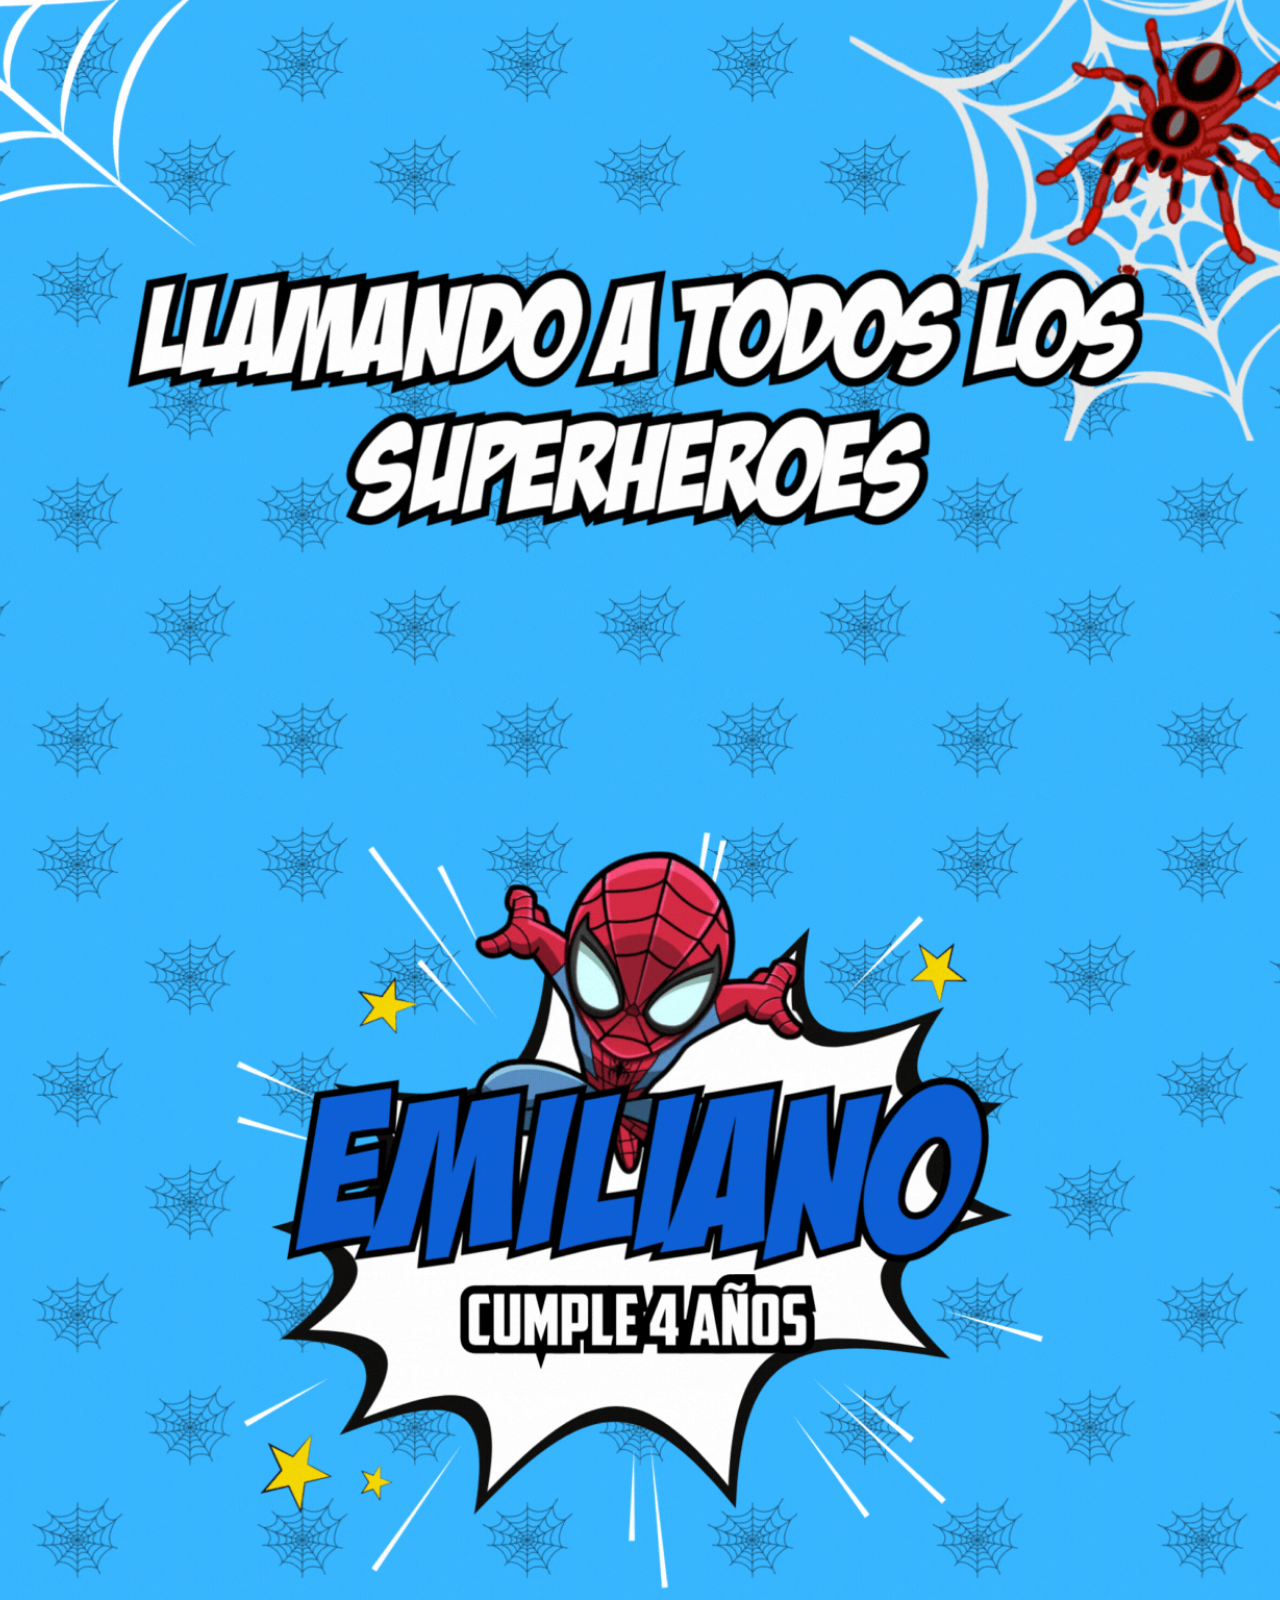
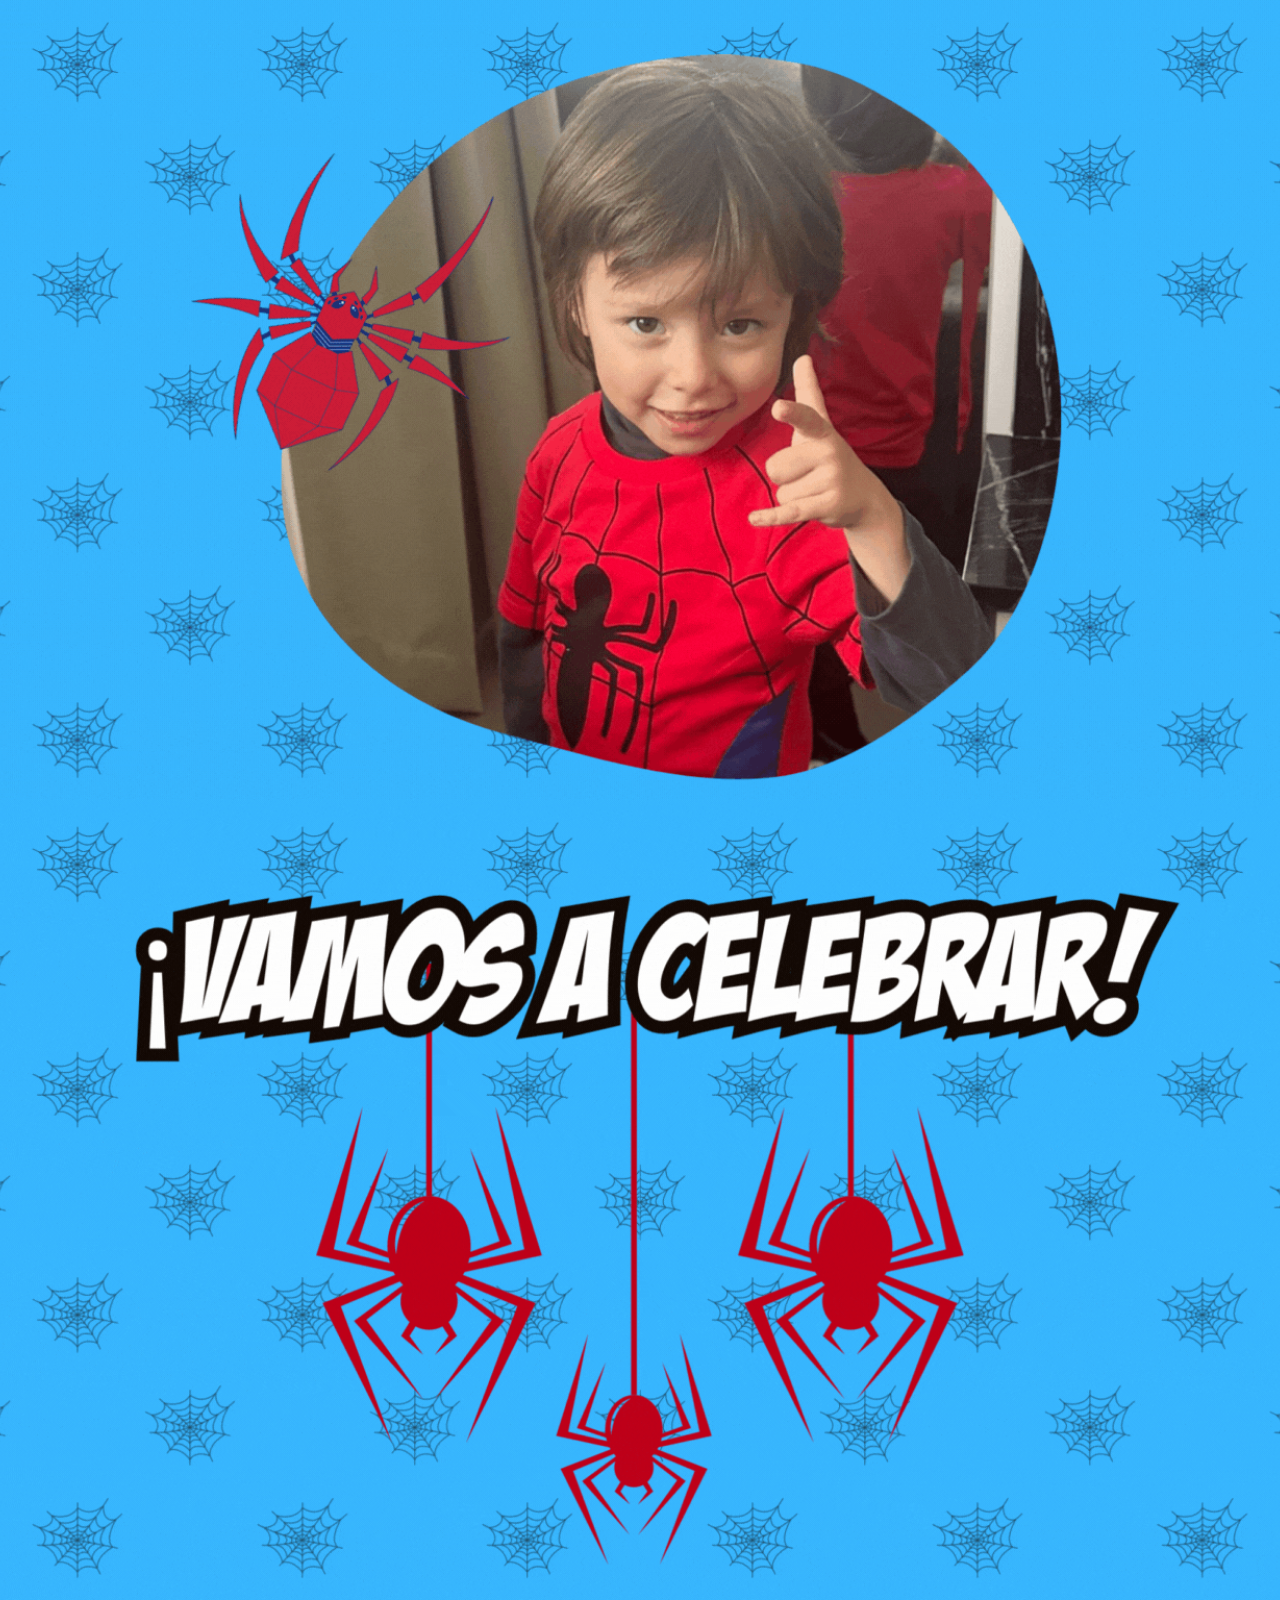
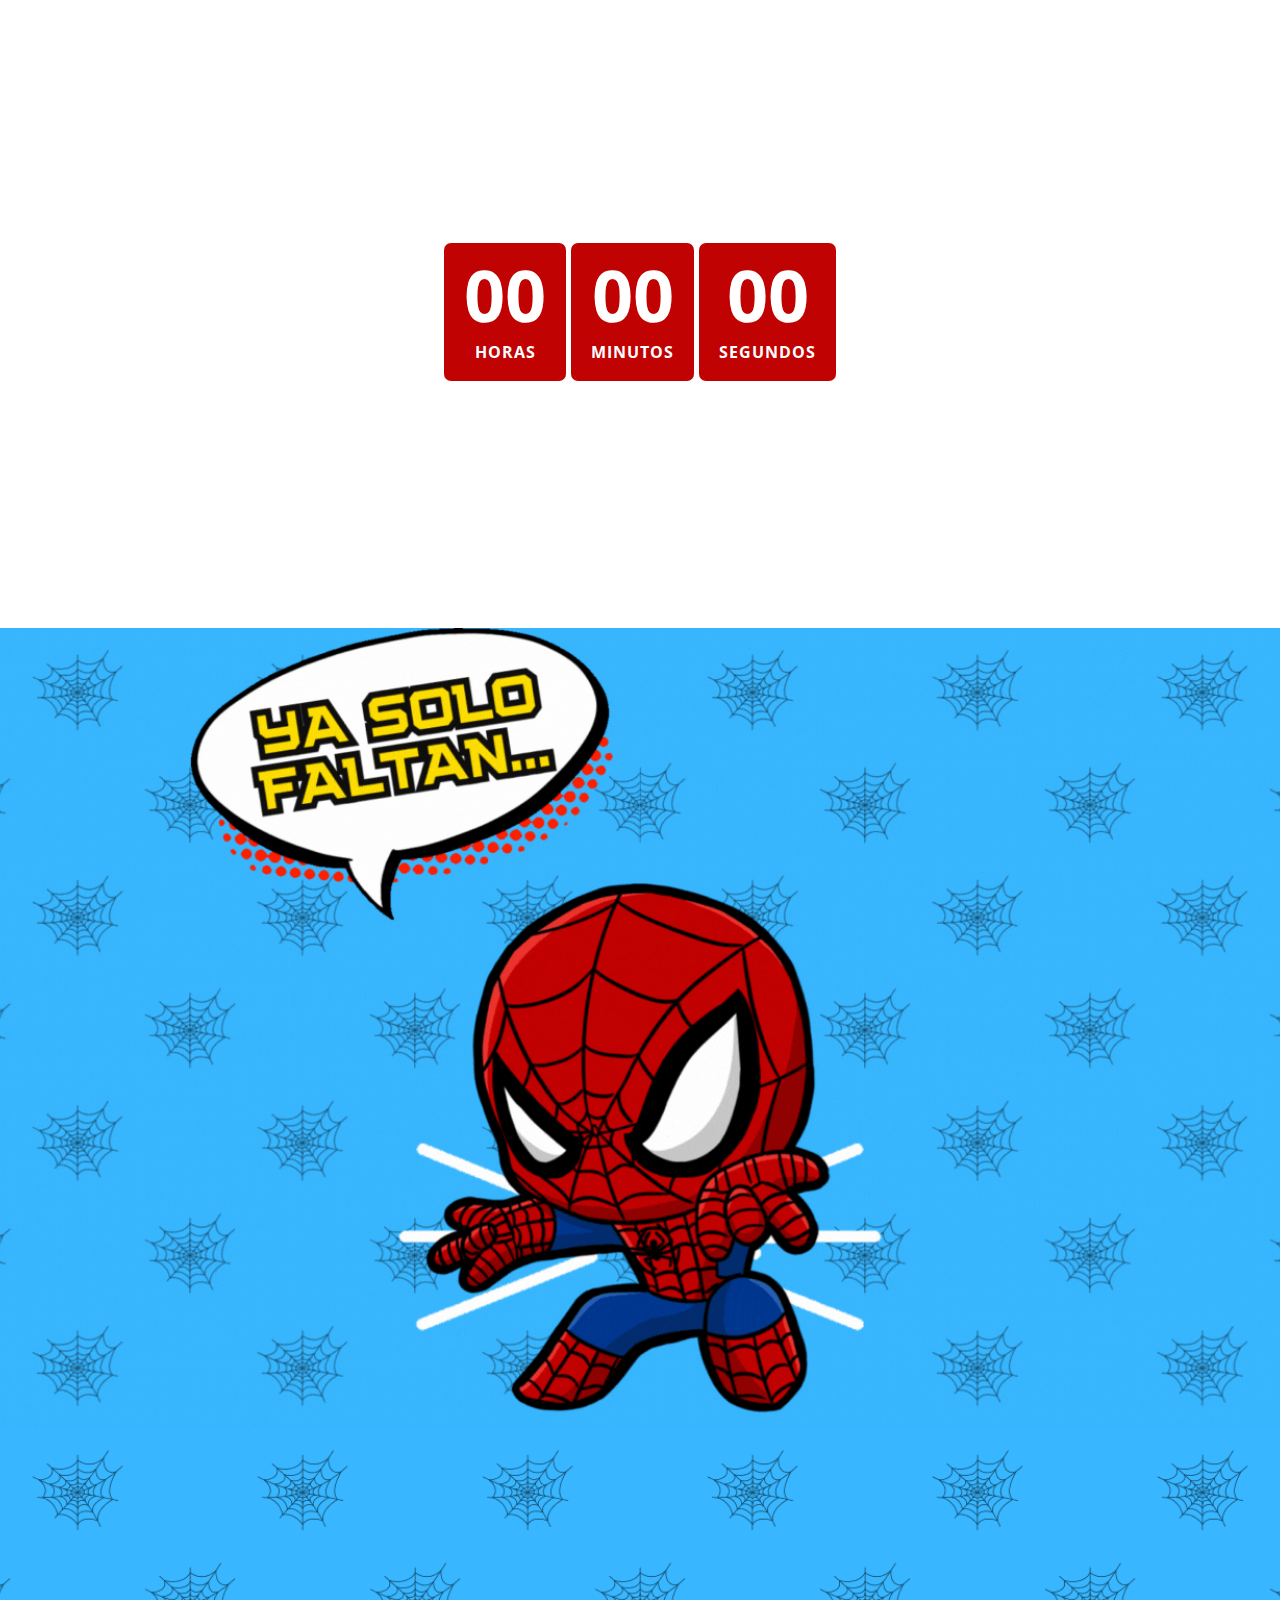
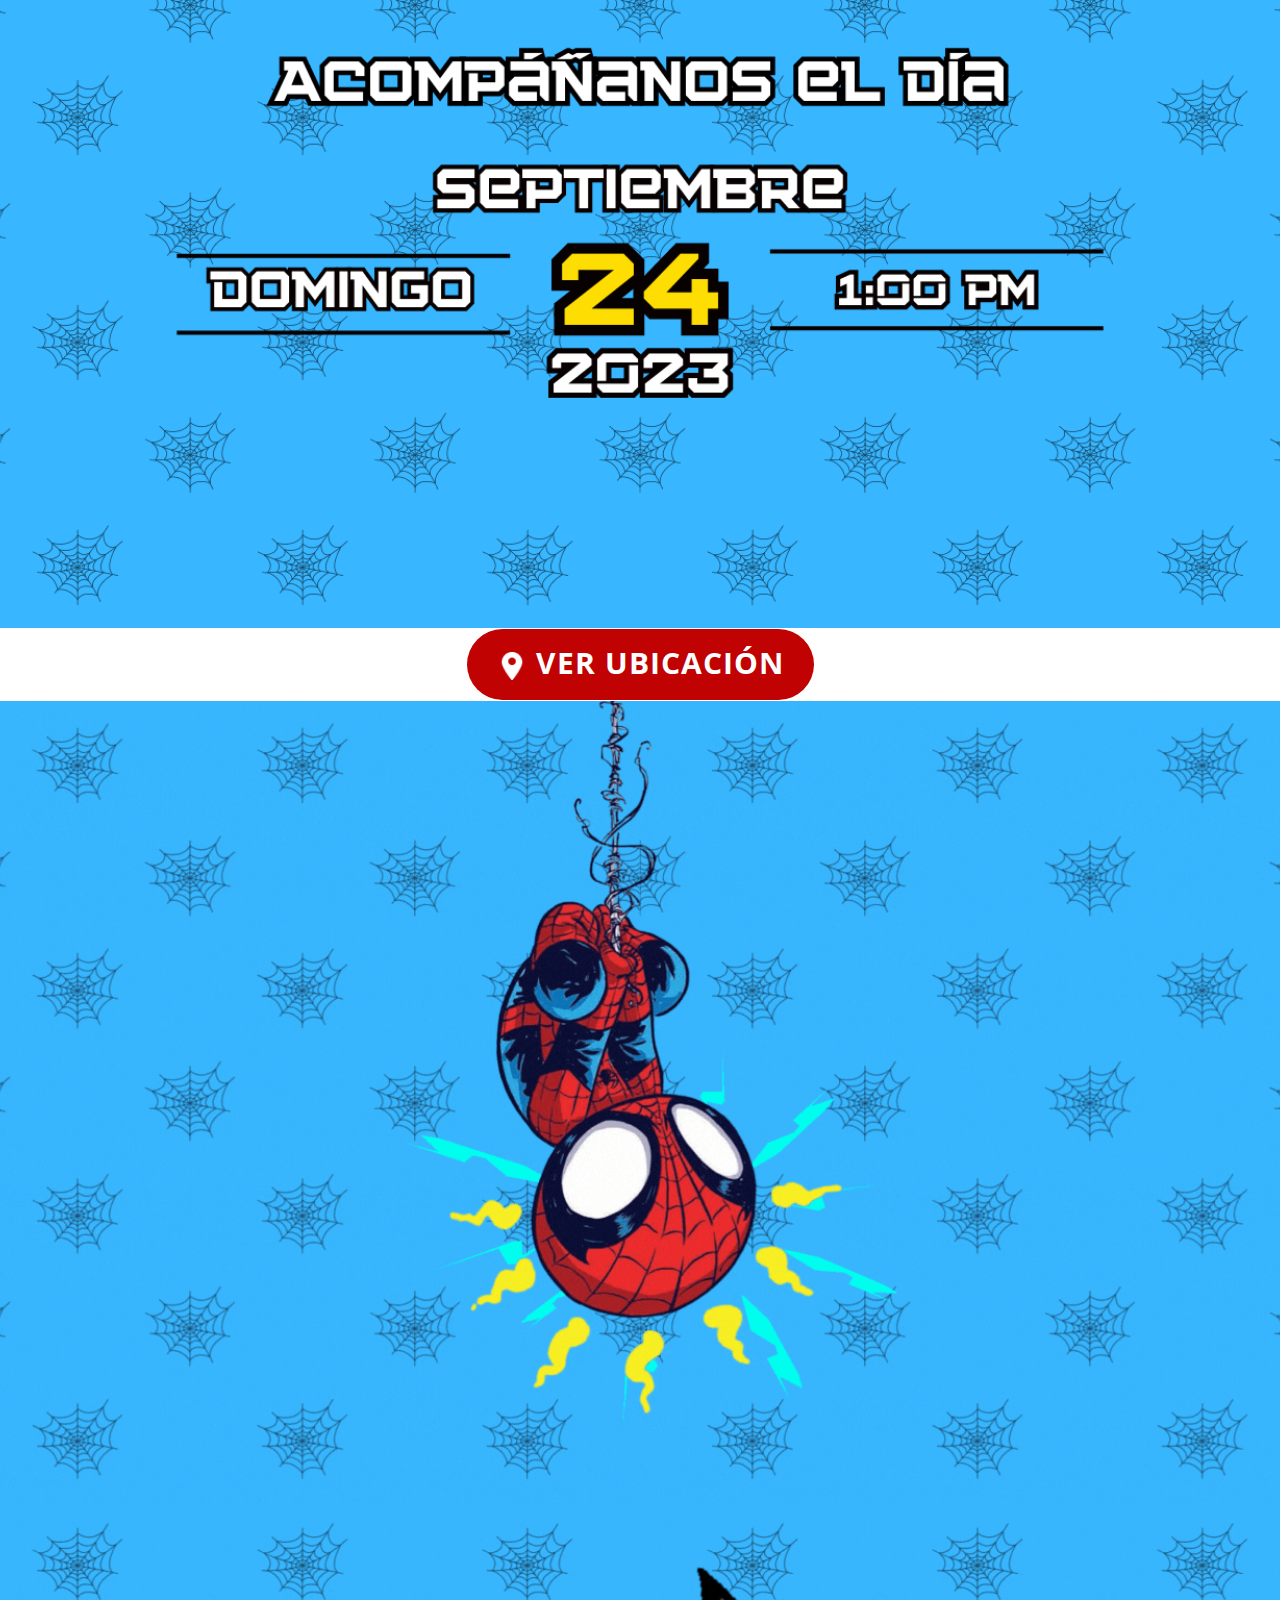
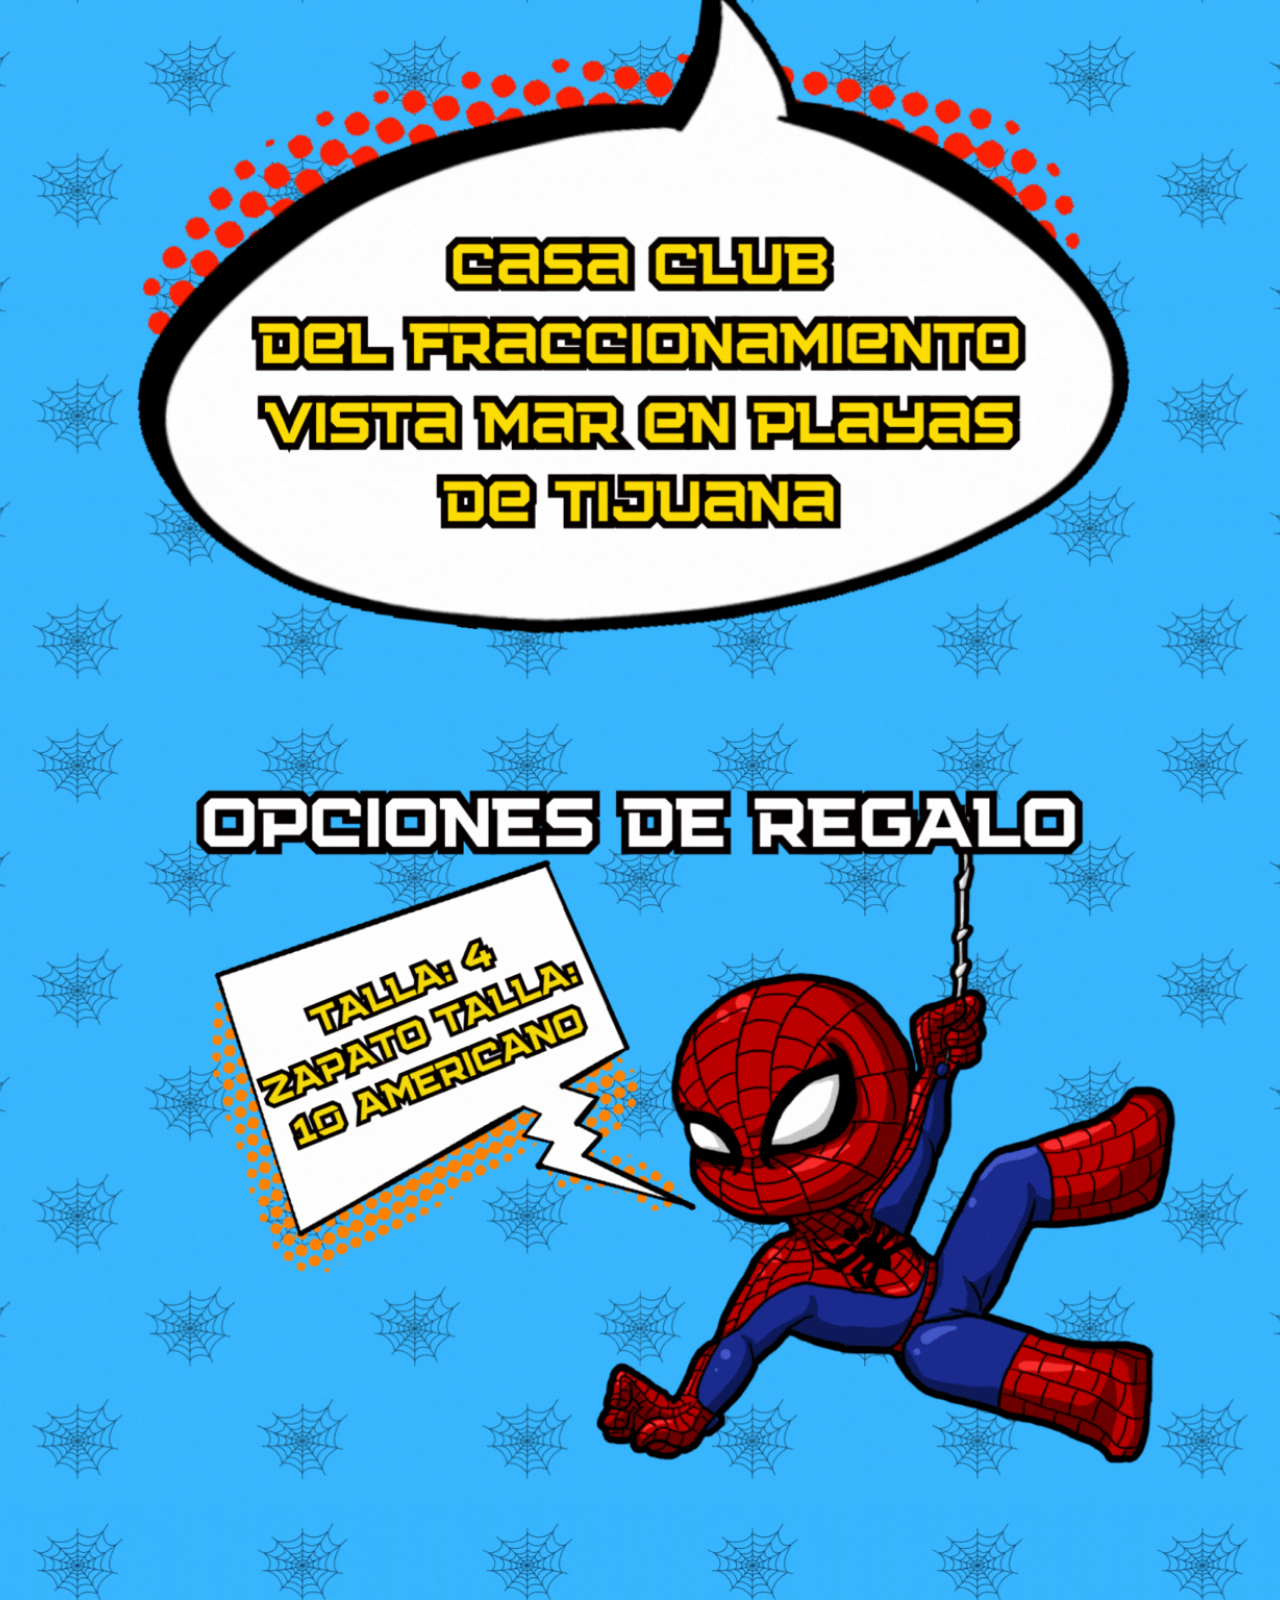
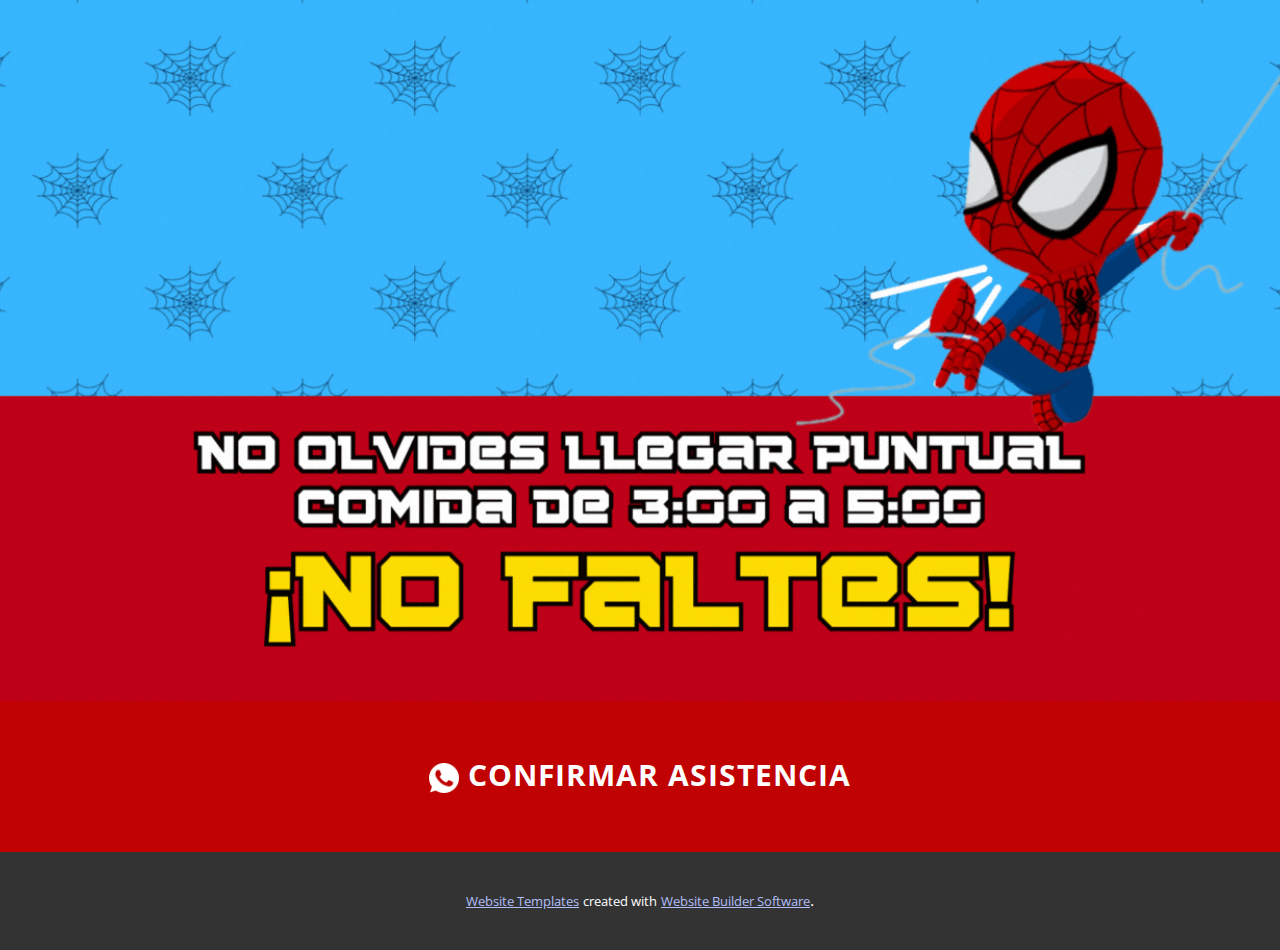
==== Invitación.html @ 774a3c06 "Add files via upload" ====
<!DOCTYPE html>
<html style="font-size: 16px;" lang="es"><head>
    <meta name="viewport" content="width=device-width, initial-scale=1.0">
    <meta charset="utf-8">
    <meta name="keywords" content="¡Vamos a Celebrar!, ​Ya Solo Faltan..., ¡Acompáñanos a el día!, Te esperamos enNombre del salón, ¡No Faltes!​, Confirma tu asistencia">
    <meta name="description" content="">
    <title>Invitación</title>
    <link rel="stylesheet" href="nicepage.css" media="screen">
<link rel="stylesheet" href="Invitación.css" media="screen">
    <script class="u-script" type="text/javascript" src="jquery.js" defer=""></script>
    <script class="u-script" type="text/javascript" src="nicepage.js" defer=""></script>
    <meta name="generator" content="Nicepage 5.12.7, nicepage.com">
    
    <link id="u-theme-google-font" rel="stylesheet" href="https://fonts.googleapis.com/css?family=Roboto:100,100i,300,300i,400,400i,500,500i,700,700i,900,900i|Open+Sans:300,300i,400,400i,500,500i,600,600i,700,700i,800,800i">
    
    
    
    
    
    
    
    
    
    
    
    
    
    
    <script type="application/ld+json">{
		"@context": "http://schema.org",
		"@type": "Organization",
		"name": "Copia de Site5"
}</script>
    <meta name="theme-color" content="#3f62f1">
    <meta property="og:title" content="Invitación">
    <meta property="og:description" content="">
    <meta property="og:type" content="website">
  <meta data-intl-tel-input-cdn-path="intlTelInput/"></head>
  <body class="u-body u-xl-mode" data-lang="es">
    <section class="u-align-center u-clearfix u-image u-section-1" src="" data-image-width="150" data-image-height="84" id="sec-ad5d">
      <div class="u-clearfix u-sheet u-sheet-1"></div>
    </section>
    <section class="u-align-center u-clearfix u-image u-section-2" src="" data-image-width="250" data-image-height="141" id="sec-6f86">
      <div class="u-clearfix u-sheet u-sheet-1"></div>
    </section>
    <section class="u-align-center u-clearfix u-image u-section-3" src="" data-image-width="250" data-image-height="141" id="sec-d1a8">
      <div class="u-clearfix u-sheet u-sheet-1"></div>
    </section>
    <section class="u-align-center u-clearfix u-image u-section-4" src="" data-image-width="250" data-image-height="141" id="sec-7c24">
      <div class="u-clearfix u-sheet u-sheet-1"></div>
    </section>
    <section class="u-align-center u-clearfix u-section-5" id="sec-4751">
      <div class="u-align-left u-clearfix u-sheet u-valign-middle-sm u-valign-middle-xs u-sheet-1">
        <div class="u-countdown u-countdown-1" data-target-date="Sun, 24 Sep 2023 19:00:41 GMT" data-for="everyone" data-time-left="9200m" data-timer-id="0938" data-target-number="100" data-direction="down" data-start-time="Fri Nov 26 2021 18:35:06 GMT+0300 (Москва, стандартное время)" data-frequency="10s" data-after-count="none" data-redirect-url="https://">
          <div class="u-countdown-wrapper u-spacing-5">
            <div class="u-countdown-item u-countdown-years u-custom-color-34 u-hidden u-radius-7 u-spacing-10 u-countdown-item-1">
              <div class="u-countdown-counter u-spacing-0 u-countdown-counter-1"><div class="u-countdown-number u-text-body-alt-color">0</div><div class="u-countdown-number u-hidden u-text-body-alt-color">0</div></div>
              <div class="u-countdown-label u-text-white u-countdown-label-1">Years</div>
            </div>
            <div class="u-countdown-separator u-hidden u-text-body-alt-color u-countdown-separator-1"></div>
            <div class="u-countdown-days u-countdown-item u-custom-color-34 u-radius-7 u-spacing-10 u-countdown-item-2">
              <div class="u-countdown-counter u-spacing-0 u-countdown-counter-2"><div class="u-countdown-number u-text-body-alt-color">8</div><div class="u-countdown-number u-text-body-alt-color">7</div><div class="u-countdown-number u-hidden u-text-body-alt-color">0</div></div>
              <div class="u-countdown-label u-text-white u-countdown-label-2">Días</div>
            </div>
            <div class="u-countdown-separator u-text-body-alt-color u-countdown-separator-2"></div>
            <div class="u-countdown-hours u-countdown-item u-custom-color-34 u-radius-7 u-spacing-10 u-countdown-item-3">
              <div class="u-countdown-counter u-spacing-0 u-countdown-counter-3"><div class="u-countdown-number u-text-body-alt-color">2</div><div class="u-countdown-number u-text-body-alt-color">1</div></div>
              <div class="u-countdown-label u-text-white u-countdown-label-3">Horas</div>
            </div>
            <div class="u-countdown-separator u-text-body-alt-color u-countdown-separator-3"></div>
            <div class="u-countdown-item u-countdown-minutes u-custom-color-34 u-radius-7 u-spacing-10 u-countdown-item-4">
              <div class="u-countdown-counter u-spacing-0 u-countdown-counter-4"><div class="u-countdown-number u-text-body-alt-color">5</div><div class="u-countdown-number u-text-body-alt-color">9</div></div>
              <div class="u-countdown-label u-text-white u-countdown-label-4">Minutos</div>
            </div>
            <div class="u-countdown-separator u-text-body-alt-color u-countdown-separator-4"></div>
            <div class="u-countdown-item u-countdown-seconds u-custom-color-34 u-radius-7 u-spacing-10 u-countdown-item-5">
              <div class="u-countdown-counter u-spacing-0 u-countdown-counter-5"><div class="u-countdown-number u-text-body-alt-color">4</div><div class="u-countdown-number u-text-body-alt-color">3</div></div>
              <div class="u-countdown-label u-text-white u-countdown-label-5">Segundos</div>
            </div>
            <div class="u-countdown-separator u-hidden u-text-body-alt-color u-countdown-separator-5"></div>
            <div class="u-countdown-item u-countdown-numbers u-custom-color-34 u-hidden u-radius-7 u-spacing-10 u-countdown-item-6">
              <div class="u-countdown-counter u-spacing-0 u-countdown-counter-6"><div class="u-countdown-number u-text-body-alt-color">0</div><div class="u-countdown-number u-text-body-alt-color">0</div><div class="u-countdown-number u-text-body-alt-color">1</div><div class="u-countdown-number u-text-body-alt-color">0</div><div class="u-countdown-number u-text-body-alt-color">0</div></div>
              <div class="u-countdown-label u-text-white u-countdown-label-6">Items</div>
            </div>
          </div>
          <div class="u-countdown-message u-hidden">
            <p>Sorry, the time is up.</p>
          </div>
        </div>
      </div>
    </section>
    <section class="u-align-center u-clearfix u-image u-section-6" src="" data-image-width="250" data-image-height="141" id="sec-94b2">
      <div class="u-clearfix u-sheet u-sheet-1"></div>
    </section>
    <section class="u-align-center u-clearfix u-image u-section-7" src="" data-image-width="1366" data-image-height="768" id="sec-f99d">
      <div class="u-clearfix u-sheet u-sheet-1"></div>
    </section>
    <section class="u-clearfix u-section-8" id="sec-5e8d">
      <div class="u-clearfix u-sheet u-valign-middle u-sheet-1">
        <a href="https://nicepage.com/joomla-templates" class="u-border-none u-btn u-btn-round u-button-style u-custom-color-34 u-hover-custom-color-38 u-radius-50 u-btn-1"><span class="u-file-icon u-icon u-text-white u-icon-1"><img src="images/3082383-f17ffb00.png" alt=""></span>&nbsp;​Ver ubicación
        </a>
      </div>
    </section>
    <section class="u-align-center u-clearfix u-image u-section-9" src="" data-image-width="250" data-image-height="141" id="sec-67cc">
      <div class="u-clearfix u-sheet u-sheet-1"></div>
    </section>
    <section class="u-align-center u-clearfix u-image u-section-10" src="" data-image-width="250" data-image-height="141" id="sec-bbe1">
      <div class="u-clearfix u-sheet u-sheet-1"></div>
    </section>
    <section class="u-align-center u-clearfix u-image u-section-11" src="" data-image-width="250" data-image-height="141" id="sec-aa50">
      <div class="u-clearfix u-sheet u-sheet-1"></div>
    </section>
    <section class="u-align-center u-clearfix u-image u-section-12" src="" data-image-width="250" data-image-height="141" id="sec-3a1d">
      <div class="u-clearfix u-sheet u-sheet-1"></div>
    </section>
    
    
    
    <footer class="u-clearfix u-custom-color-34 u-footer u-footer" id="sec-0439"><div class="u-clearfix u-sheet u-valign-middle u-sheet-1">
        <a href="https://nicepage.com/joomla-templates" class="u-border-none u-btn u-btn-round u-button-style u-custom-color-34 u-hover-custom-color-38 u-radius-50 u-btn-1"><span class="u-file-icon u-icon u-text-white"><img src="images/733641-25908de1.png" alt=""></span>&nbsp;Confirmar asistencia<span style="font-size: 1.25rem;"></span>
        </a>
      </div></footer>
    <section class="u-backlink u-clearfix u-grey-80">
      <a class="u-link" href="https://nicepage.com/website-templates" target="_blank">
        <span>Website Templates</span>
      </a>
      <p class="u-text">
        <span>created with</span>
      </p>
      <a class="u-link" href="" target="_blank">
        <span>Website Builder Software</span>
      </a>. 
    </section>
  
</body></html>
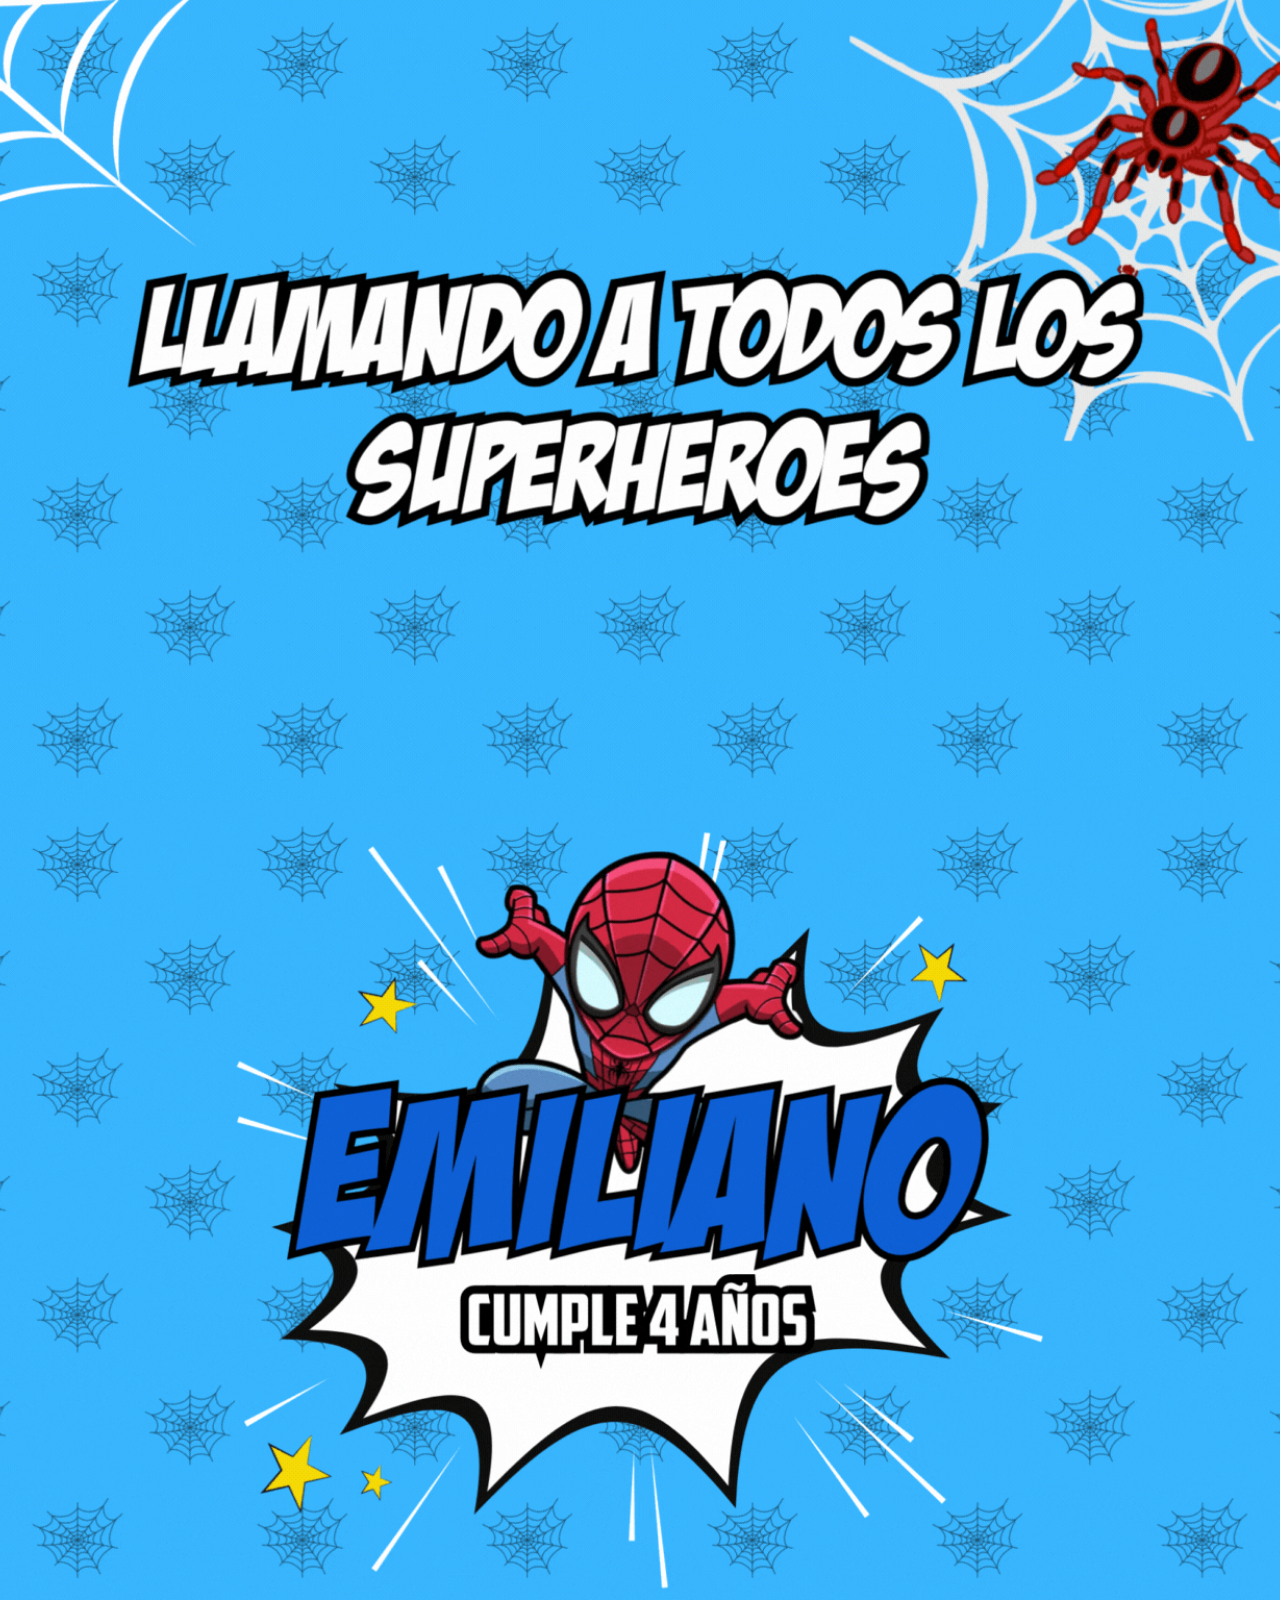
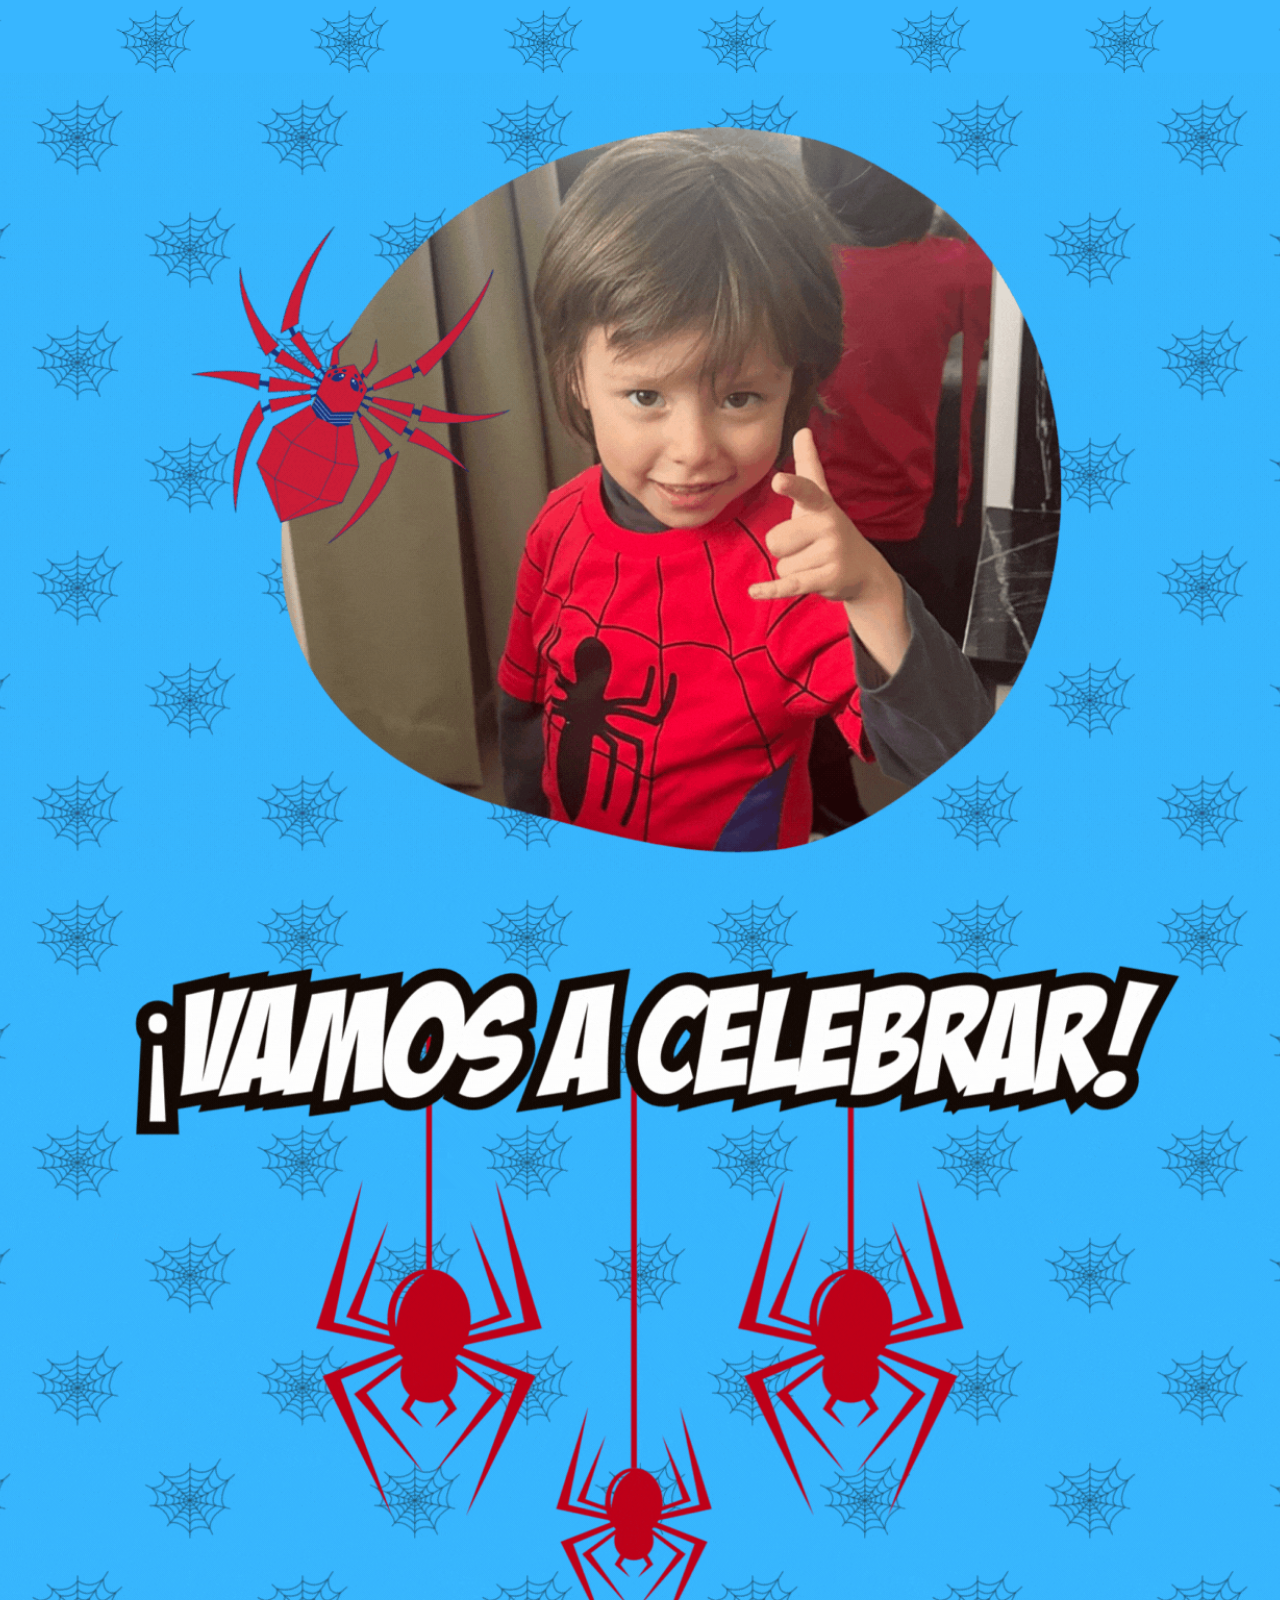
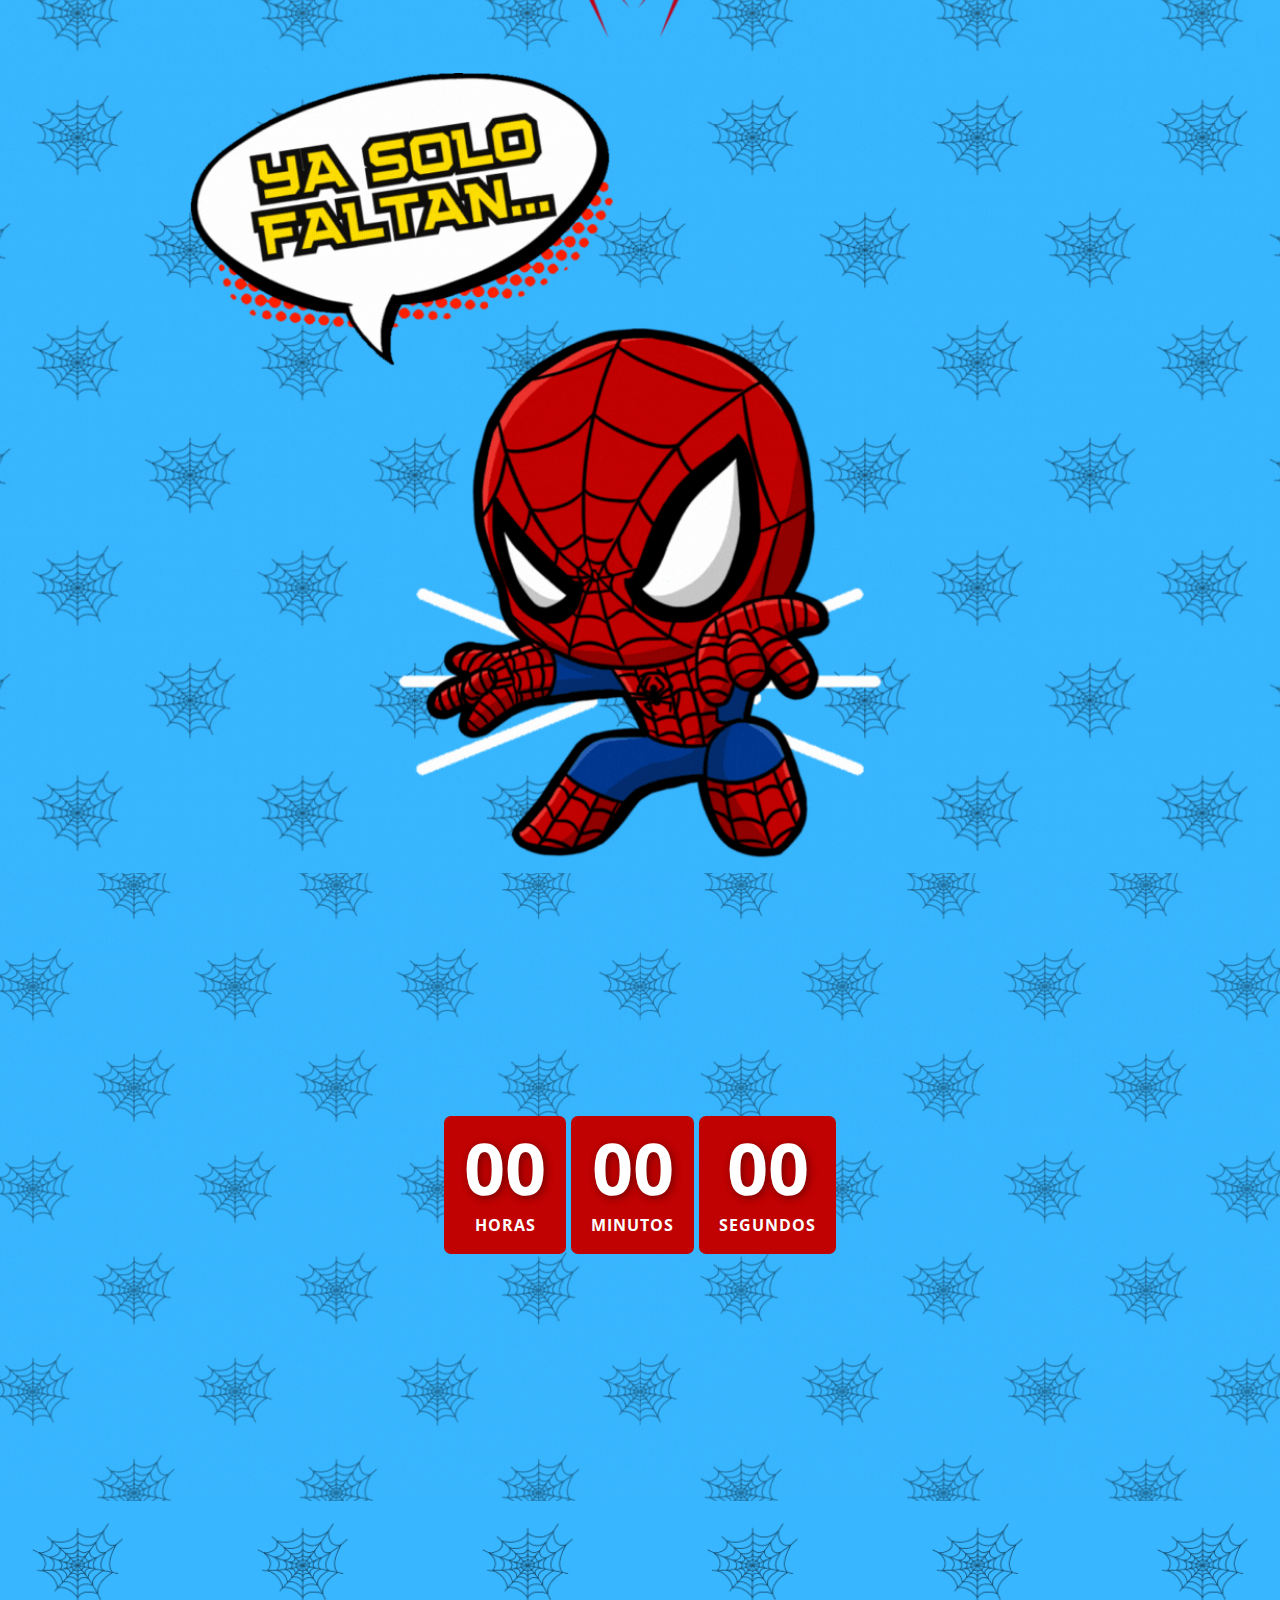
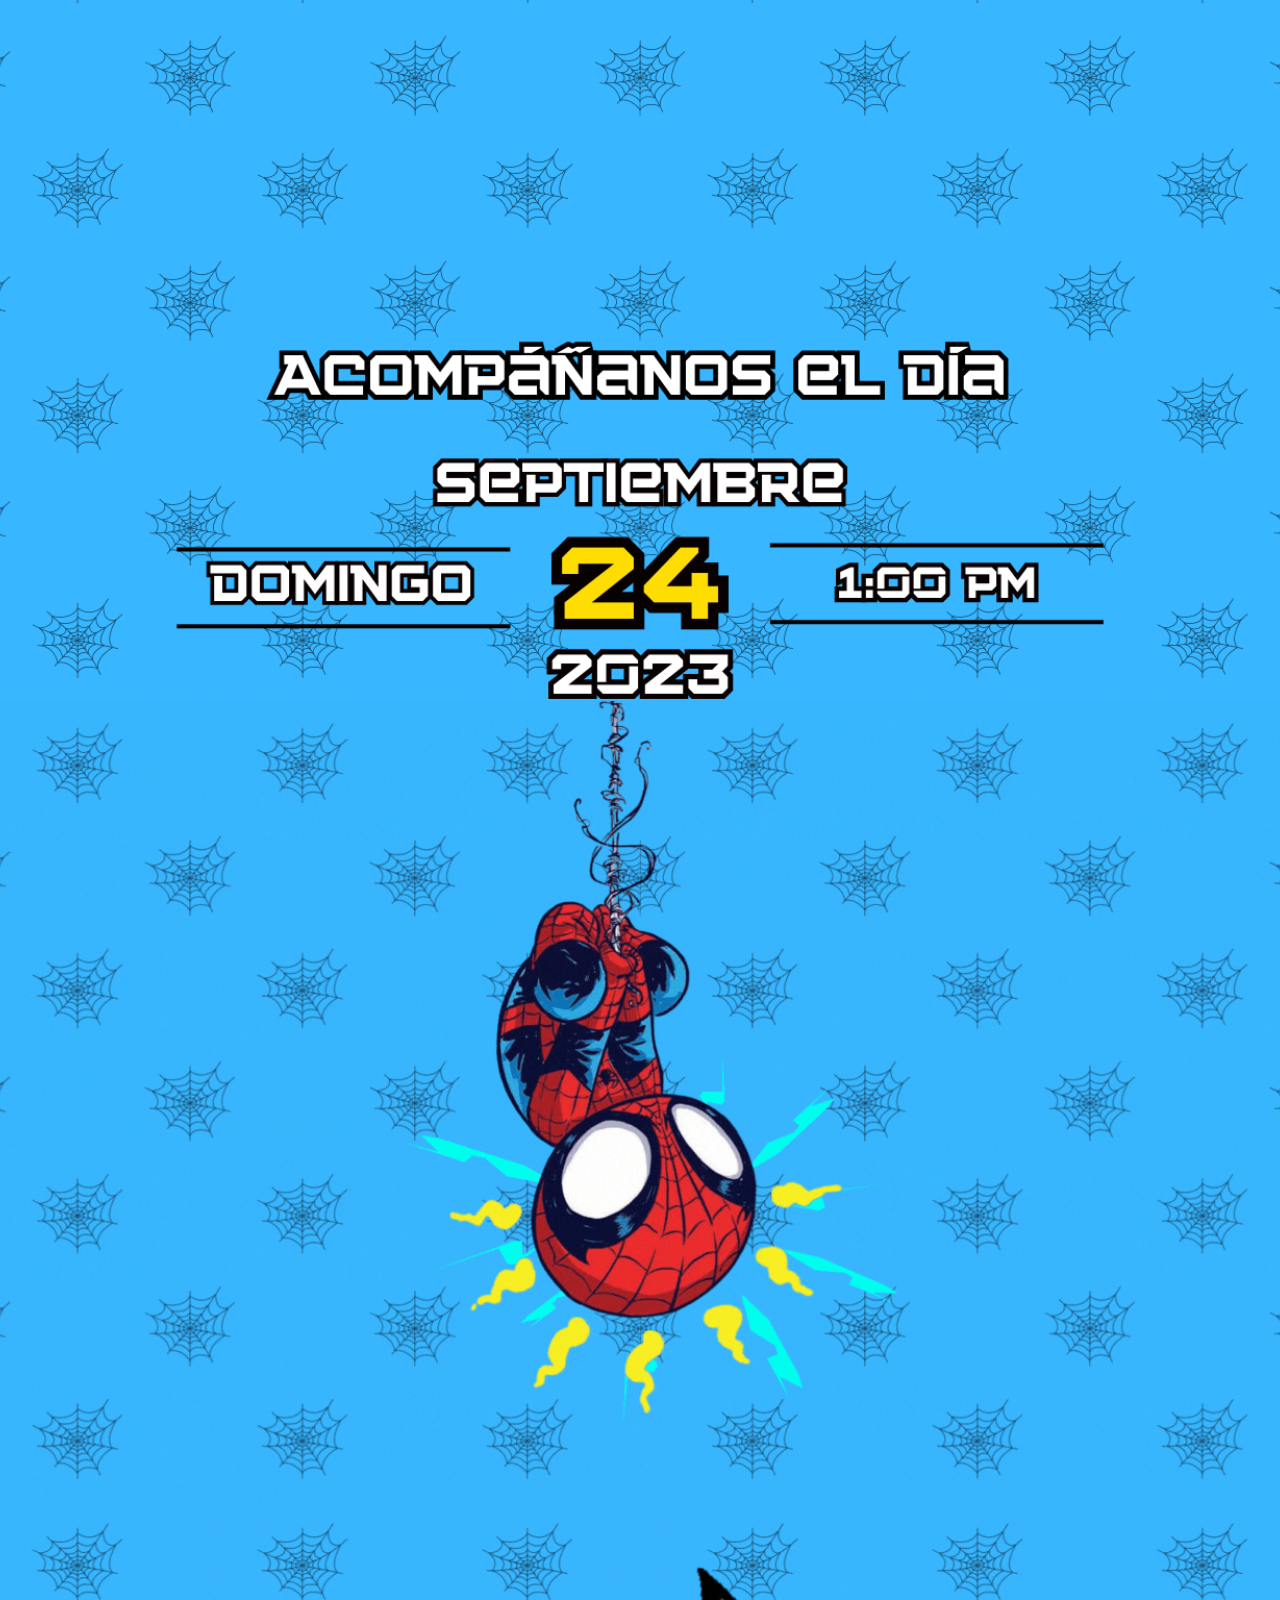
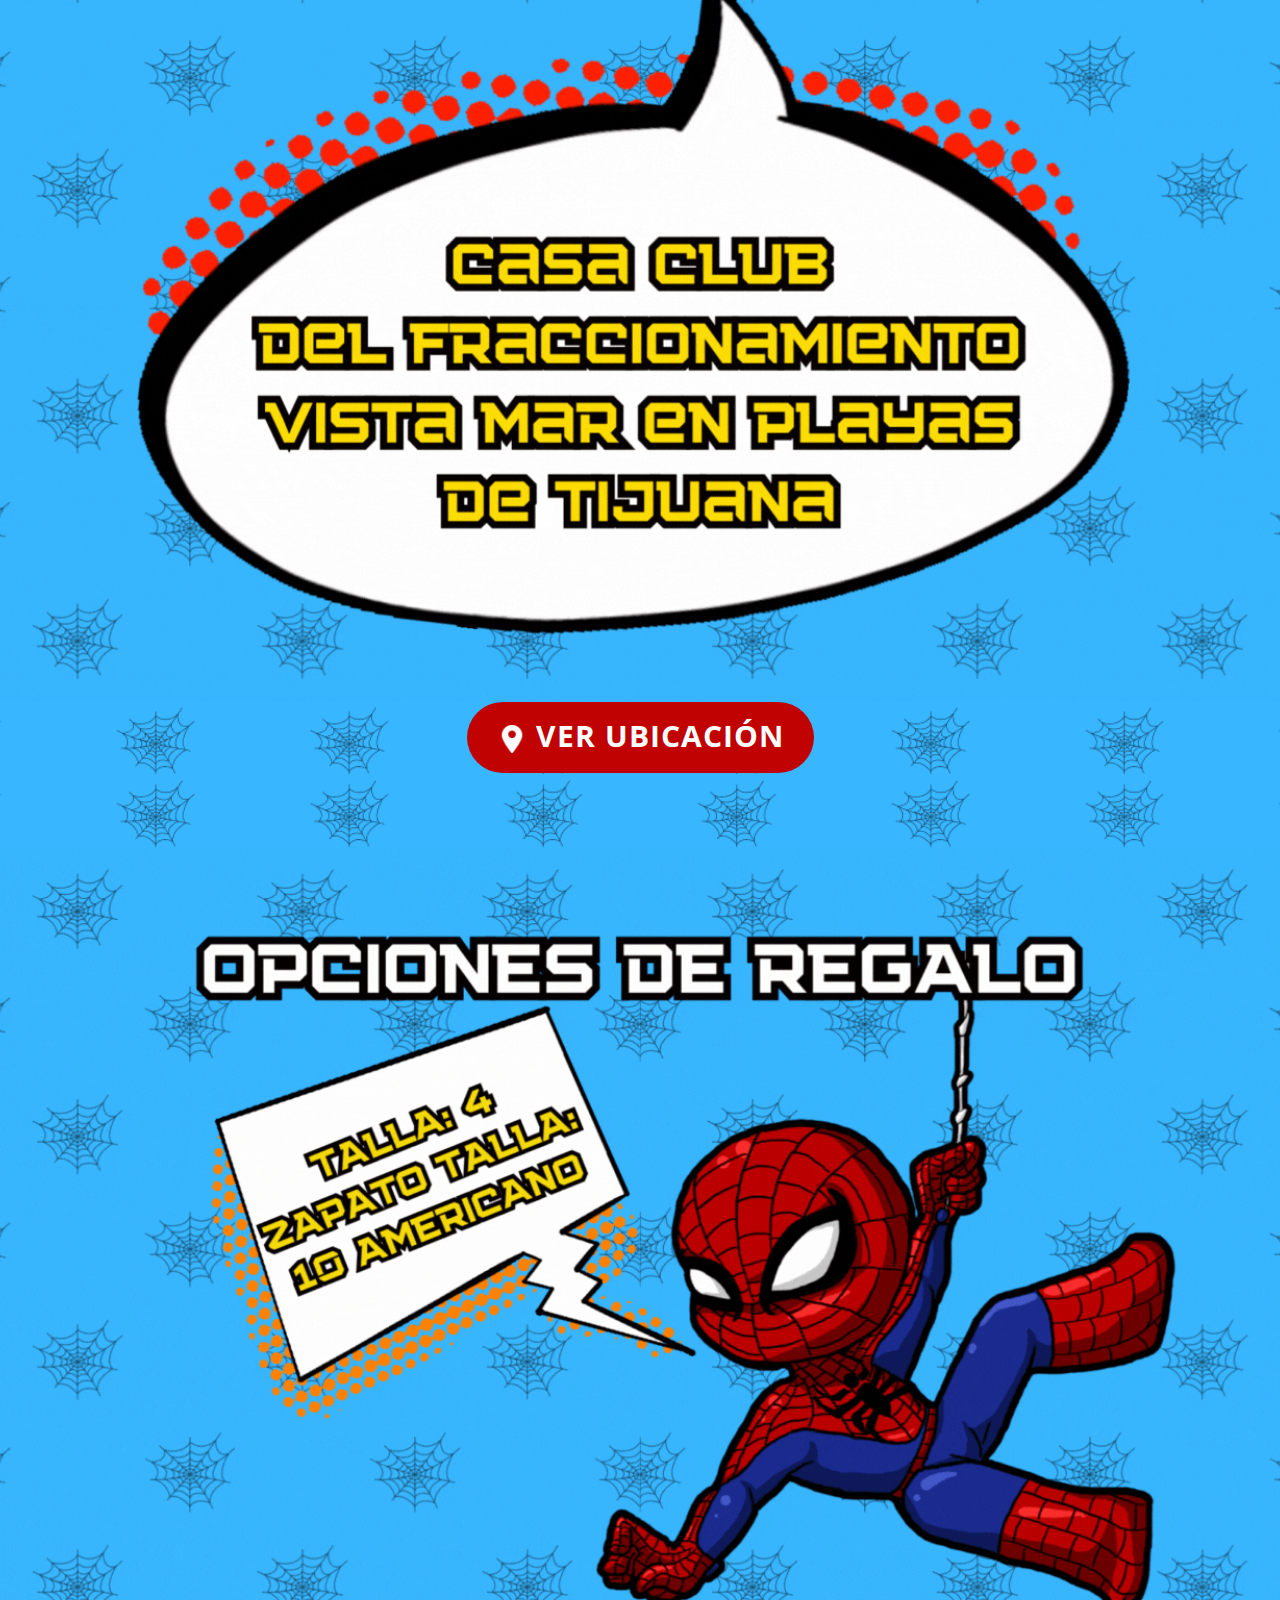
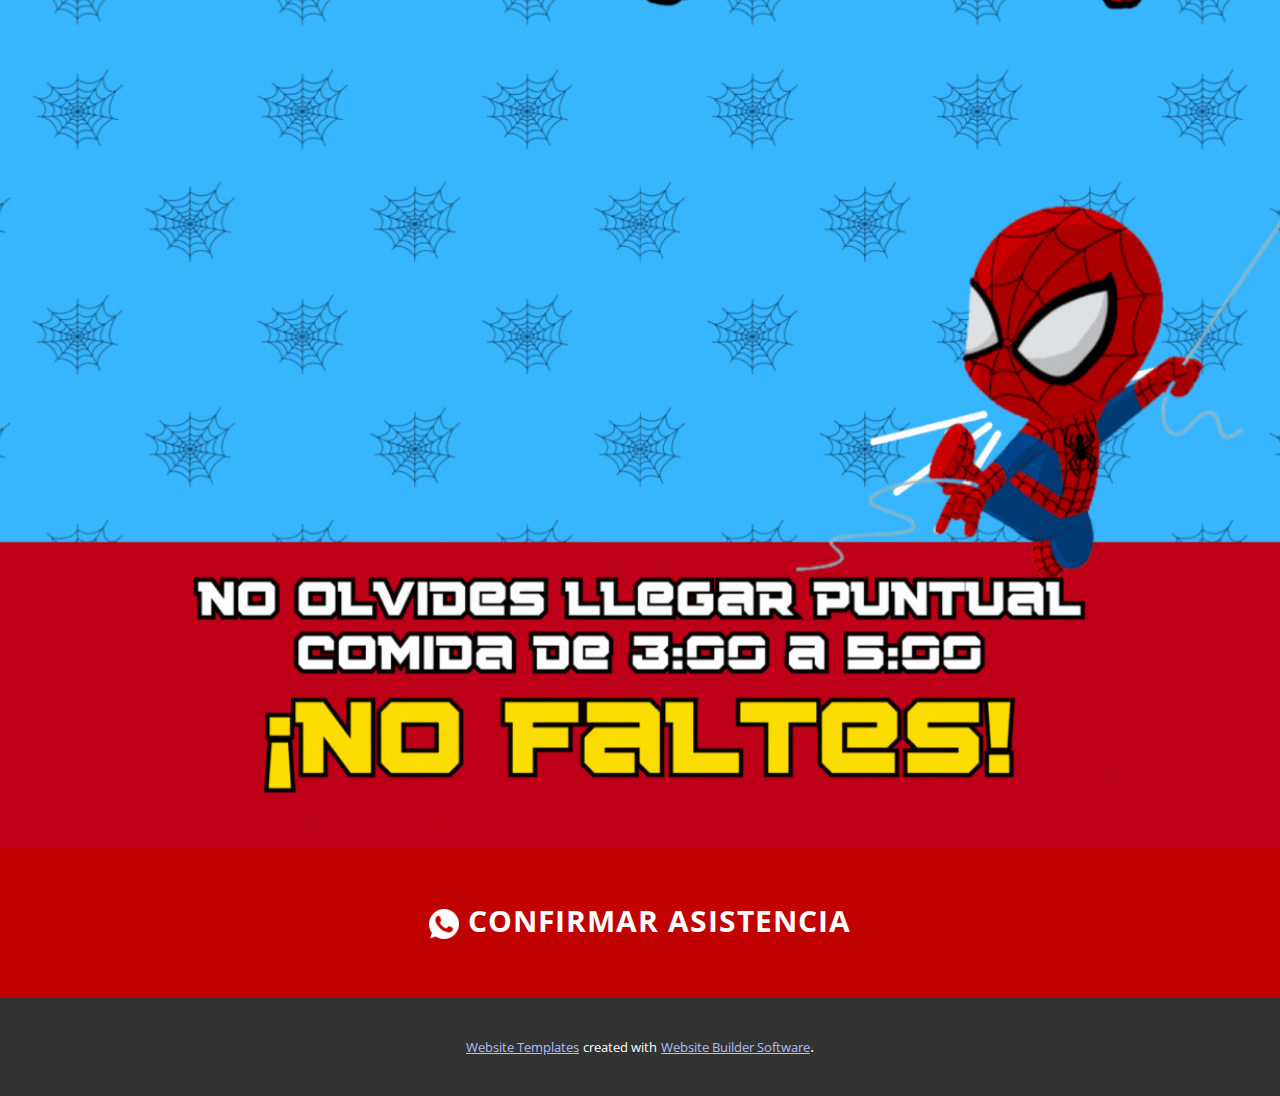
==== commit 32fc8674: "Add files via upload" ====
--- a/Invitación.html
+++ b/Invitación.html
@@ -26,6 +26,8 @@
     
     
     
+    
+    
     <script type="application/ld+json">{
 		"@context": "http://schema.org",
 		"@type": "Organization",
@@ -40,16 +42,22 @@
     <section class="u-align-center u-clearfix u-image u-section-1" src="" data-image-width="150" data-image-height="84" id="sec-ad5d">
       <div class="u-clearfix u-sheet u-sheet-1"></div>
     </section>
-    <section class="u-align-center u-clearfix u-image u-section-2" src="" data-image-width="250" data-image-height="141" id="sec-6f86">
+    <section class="u-align-center u-clearfix u-image u-section-2" src="" data-image-width="150" data-image-height="84" id="sec-6f86">
       <div class="u-clearfix u-sheet u-sheet-1"></div>
     </section>
-    <section class="u-align-center u-clearfix u-image u-section-3" src="" data-image-width="250" data-image-height="141" id="sec-d1a8">
+    <section class="u-clearfix u-image u-section-3" id="sec-3600" data-image-width="1080" data-image-height="1080">
       <div class="u-clearfix u-sheet u-sheet-1"></div>
     </section>
-    <section class="u-align-center u-clearfix u-image u-section-4" src="" data-image-width="250" data-image-height="141" id="sec-7c24">
+    <section class="u-align-center u-clearfix u-image u-section-4" src="" data-image-width="250" data-image-height="141" id="sec-d1a8">
       <div class="u-clearfix u-sheet u-sheet-1"></div>
     </section>
-    <section class="u-align-center u-clearfix u-section-5" id="sec-4751">
+    <section class="u-align-center u-clearfix u-image u-section-5" src="" data-image-width="250" data-image-height="141" id="sec-7c24">
+      <div class="u-clearfix u-sheet u-sheet-1"></div>
+    </section>
+    <section class="u-align-center u-clearfix u-image u-section-6" src="" data-image-width="250" data-image-height="141" id="sec-94b2">
+      <div class="u-clearfix u-sheet u-sheet-1"></div>
+    </section>
+    <section class="u-align-center u-clearfix u-image u-section-7" id="sec-4751" data-image-width="250" data-image-height="141">
       <div class="u-align-left u-clearfix u-sheet u-valign-middle-sm u-valign-middle-xs u-sheet-1">
         <div class="u-countdown u-countdown-1" data-target-date="Sun, 24 Sep 2023 19:00:41 GMT" data-for="everyone" data-time-left="9200m" data-timer-id="0938" data-target-number="100" data-direction="down" data-start-time="Fri Nov 26 2021 18:35:06 GMT+0300 (Москва, стандартное время)" data-frequency="10s" data-after-count="none" data-redirect-url="https://">
           <div class="u-countdown-wrapper u-spacing-5">
@@ -89,17 +97,8 @@
         </div>
       </div>
     </section>
-    <section class="u-align-center u-clearfix u-image u-section-6" src="" data-image-width="250" data-image-height="141" id="sec-94b2">
+    <section class="u-align-center u-clearfix u-image u-section-8" src="" data-image-width="1366" data-image-height="768" id="sec-f99d">
       <div class="u-clearfix u-sheet u-sheet-1"></div>
-    </section>
-    <section class="u-align-center u-clearfix u-image u-section-7" src="" data-image-width="1366" data-image-height="768" id="sec-f99d">
-      <div class="u-clearfix u-sheet u-sheet-1"></div>
-    </section>
-    <section class="u-clearfix u-section-8" id="sec-5e8d">
-      <div class="u-clearfix u-sheet u-valign-middle u-sheet-1">
-        <a href="https://nicepage.com/joomla-templates" class="u-border-none u-btn u-btn-round u-button-style u-custom-color-34 u-hover-custom-color-38 u-radius-50 u-btn-1"><span class="u-file-icon u-icon u-text-white u-icon-1"><img src="images/3082383-f17ffb00.png" alt=""></span>&nbsp;​Ver ubicación
-        </a>
-      </div>
     </section>
     <section class="u-align-center u-clearfix u-image u-section-9" src="" data-image-width="250" data-image-height="141" id="sec-67cc">
       <div class="u-clearfix u-sheet u-sheet-1"></div>
@@ -107,10 +106,19 @@
     <section class="u-align-center u-clearfix u-image u-section-10" src="" data-image-width="250" data-image-height="141" id="sec-bbe1">
       <div class="u-clearfix u-sheet u-sheet-1"></div>
     </section>
-    <section class="u-align-center u-clearfix u-image u-section-11" src="" data-image-width="250" data-image-height="141" id="sec-aa50">
+    <section class="u-clearfix u-image u-section-11" id="sec-5e8d" data-image-width="1080" data-image-height="1080" data-href="https://maps.app.goo.gl/UoGr3zMzFJvXwqpP7" data-target="_blank">
+      <div class="u-clearfix u-sheet u-valign-middle u-sheet-1">
+        <a href="https://nicepage.com/joomla-templates" class="u-border-none u-btn u-btn-round u-button-style u-custom-color-34 u-hover-custom-color-38 u-radius-50 u-btn-1"><span class="u-file-icon u-icon u-text-white u-icon-1"><img src="images/3082383-f17ffb00.png" alt=""></span>&nbsp;​Ver ubicación
+        </a>
+      </div>
+    </section>
+    <section class="u-clearfix u-image u-section-12" id="sec-f004" data-image-width="1080" data-image-height="1080">
       <div class="u-clearfix u-sheet u-sheet-1"></div>
     </section>
-    <section class="u-align-center u-clearfix u-image u-section-12" src="" data-image-width="250" data-image-height="141" id="sec-3a1d">
+    <section class="u-align-center u-clearfix u-image u-section-13" src="" data-image-width="250" data-image-height="141" id="sec-aa50">
+      <div class="u-clearfix u-sheet u-sheet-1"></div>
+    </section>
+    <section class="u-align-center u-clearfix u-image u-section-14" src="" data-image-width="250" data-image-height="141" id="sec-3a1d">
       <div class="u-clearfix u-sheet u-sheet-1"></div>
     </section>
     
--- a/Invitación.css
+++ b/Invitación.css
@@ -30,7 +30,7 @@
     min-height: 239px;
   }
 } .u-section-2 {
-  background-image: url("images/31.gif");
+  background-image: url("images/SitioWeblandingpagediseodelicadominimalistaparajoyashechasamanodoradoybeis1.gif");
   background-position: 50% 50%;
 }
 
@@ -61,207 +61,269 @@
     min-height: 239px;
   }
 } .u-section-3 {
+  background-image: url("images/Diseosinttulo1.png");
+}
+
+.u-section-3 .u-sheet-1 {
+  min-height: 73px;
+}
+
+@media (max-width: 575px) {
+   .u-section-3 {
+    background-position: 50% 50%;
+  }
+
+  .u-section-3 .u-sheet-1 {
+    min-height: 40px;
+  }
+} .u-section-4 {
   background-image: url("images/41.gif");
   background-position: 50% 50%;
 }
 
-.u-section-3 .u-sheet-1 {
-  min-height: 800px;
-}
-
-@media (max-width: 1199px) {
-  .u-section-3 .u-sheet-1 {
-    min-height: 660px;
-  }
-}
-
-@media (max-width: 991px) {
-  .u-section-3 .u-sheet-1 {
-    min-height: 506px;
-  }
-}
-
-@media (max-width: 767px) {
-  .u-section-3 .u-sheet-1 {
-    min-height: 380px;
-  }
-}
-
-@media (max-width: 575px) {
-  .u-section-3 .u-sheet-1 {
-    min-height: 239px;
-  }
-} .u-section-4 {
+.u-section-4 .u-sheet-1 {
+  min-height: 800px;
+}
+
+@media (max-width: 1199px) {
+  .u-section-4 .u-sheet-1 {
+    min-height: 660px;
+  }
+}
+
+@media (max-width: 991px) {
+  .u-section-4 .u-sheet-1 {
+    min-height: 506px;
+  }
+}
+
+@media (max-width: 767px) {
+  .u-section-4 .u-sheet-1 {
+    min-height: 380px;
+  }
+}
+
+@media (max-width: 575px) {
+  .u-section-4 .u-sheet-1 {
+    min-height: 239px;
+  }
+} .u-section-5 {
   background-image: url("images/51.gif");
   background-position: 50% 50%;
 }
 
-.u-section-4 .u-sheet-1 {
-  min-height: 800px;
-}
-
-@media (max-width: 1199px) {
-  .u-section-4 .u-sheet-1 {
-    min-height: 660px;
-  }
-}
-
-@media (max-width: 991px) {
-  .u-section-4 .u-sheet-1 {
-    min-height: 506px;
-  }
-}
-
-@media (max-width: 767px) {
-  .u-section-4 .u-sheet-1 {
-    min-height: 380px;
-  }
-}
-
-@media (max-width: 575px) {
-  .u-section-4 .u-sheet-1 {
-    min-height: 239px;
-  }
-}.u-section-5 .u-sheet-1 {
+.u-section-5 .u-sheet-1 {
+  min-height: 800px;
+}
+
+@media (max-width: 1199px) {
+  .u-section-5 .u-sheet-1 {
+    min-height: 660px;
+  }
+}
+
+@media (max-width: 991px) {
+  .u-section-5 .u-sheet-1 {
+    min-height: 506px;
+  }
+}
+
+@media (max-width: 767px) {
+  .u-section-5 .u-sheet-1 {
+    min-height: 380px;
+  }
+}
+
+@media (max-width: 575px) {
+  .u-section-5 .u-sheet-1 {
+    min-height: 239px;
+  }
+} .u-section-6 {
+  background-image: url("images/61.gif");
+  background-position: 50% 50%;
+}
+
+.u-section-6 .u-sheet-1 {
+  min-height: 800px;
+}
+
+@media (max-width: 1199px) {
+  .u-section-6 .u-sheet-1 {
+    min-height: 660px;
+  }
+}
+
+@media (max-width: 991px) {
+  .u-section-6 .u-sheet-1 {
+    min-height: 506px;
+  }
+}
+
+@media (max-width: 767px) {
+  .u-section-6 .u-sheet-1 {
+    min-height: 380px;
+  }
+}
+
+@media (max-width: 575px) {
+  .u-section-6 .u-sheet-1 {
+    min-height: 239px;
+  }
+} .u-section-7 {
+  background-image: url("images/11.gif");
+}
+
+.u-section-7 .u-sheet-1 {
   min-height: 628px;
 }
 
-.u-section-5 .u-countdown-1 {
+.u-section-7 .u-countdown-1 {
   margin: 243px auto 60px;
 }
 
-.u-section-5 .u-countdown-item-1 {
+.u-section-7 .u-countdown-item-1 {
   background-image: none;
   padding: 15px 20px;
 }
 
-.u-section-5 .u-countdown-counter-1 {
-  font-size: 4.5rem;
-  line-height: 1;
-  font-weight: 700;
-}
-
-.u-section-5 .u-countdown-label-1 {
+.u-section-7 .u-countdown-counter-1 {
+  font-size: 4.5rem;
+  line-height: 1;
+  font-weight: 700;
+  text-shadow: 2px 2px 8px rgba(0,0,0,0.4);
+}
+
+.u-section-7 .u-countdown-label-1 {
   font-size: 1rem;
   text-transform: uppercase;
   letter-spacing: 1px;
   font-weight: 700;
 }
 
-.u-section-5 .u-countdown-separator-1 {
-  font-size: 4.5rem;
-  line-height: 1;
-  font-weight: 700;
-}
-
-.u-section-5 .u-countdown-item-2 {
+.u-section-7 .u-countdown-separator-1 {
+  font-size: 4.5rem;
+  line-height: 1;
+  font-weight: 700;
+  text-shadow: 2px 2px 8px rgba(0,0,0,0.4);
+}
+
+.u-section-7 .u-countdown-item-2 {
   background-image: none;
   padding: 15px 20px;
 }
 
-.u-section-5 .u-countdown-counter-2 {
-  font-size: 4.5rem;
-  line-height: 1;
-  font-weight: 700;
-}
-
-.u-section-5 .u-countdown-label-2 {
+.u-section-7 .u-countdown-counter-2 {
+  font-size: 4.5rem;
+  line-height: 1;
+  font-weight: 700;
+  text-shadow: 2px 2px 8px rgba(0,0,0,0.4);
+}
+
+.u-section-7 .u-countdown-label-2 {
   font-size: 1rem;
   text-transform: uppercase;
   letter-spacing: 1px;
   font-weight: 700;
 }
 
-.u-section-5 .u-countdown-separator-2 {
-  font-size: 4.5rem;
-  line-height: 1;
-  font-weight: 700;
-}
-
-.u-section-5 .u-countdown-item-3 {
+.u-section-7 .u-countdown-separator-2 {
+  font-size: 4.5rem;
+  line-height: 1;
+  font-weight: 700;
+  text-shadow: 2px 2px 8px rgba(0,0,0,0.4);
+}
+
+.u-section-7 .u-countdown-item-3 {
   background-image: none;
   padding: 15px 20px;
 }
 
-.u-section-5 .u-countdown-counter-3 {
-  font-size: 4.5rem;
-  line-height: 1;
-  font-weight: 700;
-}
-
-.u-section-5 .u-countdown-label-3 {
+.u-section-7 .u-countdown-counter-3 {
+  font-size: 4.5rem;
+  line-height: 1;
+  font-weight: 700;
+  text-shadow: 2px 2px 8px rgba(0,0,0,0.4);
+}
+
+.u-section-7 .u-countdown-label-3 {
   font-size: 1rem;
   text-transform: uppercase;
   letter-spacing: 1px;
   font-weight: 700;
 }
 
-.u-section-5 .u-countdown-separator-3 {
-  font-size: 4.5rem;
-  line-height: 1;
-  font-weight: 700;
-}
-
-.u-section-5 .u-countdown-item-4 {
+.u-section-7 .u-countdown-separator-3 {
+  font-size: 4.5rem;
+  line-height: 1;
+  font-weight: 700;
+  text-shadow: 2px 2px 8px rgba(0,0,0,0.4);
+}
+
+.u-section-7 .u-countdown-item-4 {
   background-image: none;
   padding: 15px 20px;
 }
 
-.u-section-5 .u-countdown-counter-4 {
-  font-size: 4.5rem;
-  line-height: 1;
-  font-weight: 700;
-}
-
-.u-section-5 .u-countdown-label-4 {
+.u-section-7 .u-countdown-counter-4 {
+  font-size: 4.5rem;
+  line-height: 1;
+  font-weight: 700;
+  text-shadow: 2px 2px 8px rgba(0,0,0,0.4);
+}
+
+.u-section-7 .u-countdown-label-4 {
   font-size: 1rem;
   text-transform: uppercase;
   letter-spacing: 1px;
   font-weight: 700;
 }
 
-.u-section-5 .u-countdown-separator-4 {
-  font-size: 4.5rem;
-  line-height: 1;
-  font-weight: 700;
-}
-
-.u-section-5 .u-countdown-item-5 {
+.u-section-7 .u-countdown-separator-4 {
+  font-size: 4.5rem;
+  line-height: 1;
+  font-weight: 700;
+  text-shadow: 2px 2px 8px rgba(0,0,0,0.4);
+}
+
+.u-section-7 .u-countdown-item-5 {
   background-image: none;
   padding: 15px 20px;
 }
 
-.u-section-5 .u-countdown-counter-5 {
-  font-size: 4.5rem;
-  line-height: 1;
-  font-weight: 700;
-}
-
-.u-section-5 .u-countdown-label-5 {
+.u-section-7 .u-countdown-counter-5 {
+  font-size: 4.5rem;
+  line-height: 1;
+  font-weight: 700;
+  text-shadow: 2px 2px 8px rgba(0,0,0,0.4);
+}
+
+.u-section-7 .u-countdown-label-5 {
   font-size: 1rem;
   text-transform: uppercase;
   letter-spacing: 1px;
   font-weight: 700;
 }
 
-.u-section-5 .u-countdown-separator-5 {
-  font-size: 4.5rem;
-  line-height: 1;
-  font-weight: 700;
-}
-
-.u-section-5 .u-countdown-item-6 {
+.u-section-7 .u-countdown-separator-5 {
+  font-size: 4.5rem;
+  line-height: 1;
+  font-weight: 700;
+  text-shadow: 2px 2px 8px rgba(0,0,0,0.4);
+}
+
+.u-section-7 .u-countdown-item-6 {
   background-image: none;
   padding: 15px 20px;
 }
 
-.u-section-5 .u-countdown-counter-6 {
-  font-size: 4.5rem;
-  line-height: 1;
-  font-weight: 700;
-}
-
-.u-section-5 .u-countdown-label-6 {
+.u-section-7 .u-countdown-counter-6 {
+  font-size: 4.5rem;
+  line-height: 1;
+  font-weight: 700;
+  text-shadow: 2px 2px 8px rgba(0,0,0,0.4);
+}
+
+.u-section-7 .u-countdown-label-6 {
   font-size: 1rem;
   text-transform: uppercase;
   letter-spacing: 1px;
@@ -269,206 +331,253 @@
 }
 
 @media (max-width: 767px) {
-  .u-section-5 .u-sheet-1 {
+  .u-section-7 .u-sheet-1 {
     min-height: 451px;
   }
 
-  .u-section-5 .u-countdown-1 {
+  .u-section-7 .u-countdown-1 {
     margin-top: 60px;
     padding: 8px 0;
   }
 
-  .u-section-5 .u-countdown-counter-1 {
-    font-size: 3rem;
-  }
-
-  .u-section-5 .u-countdown-separator-1 {
-    font-size: 3rem;
-  }
-
-  .u-section-5 .u-countdown-counter-2 {
-    font-size: 3rem;
-  }
-
-  .u-section-5 .u-countdown-separator-2 {
-    font-size: 3rem;
-  }
-
-  .u-section-5 .u-countdown-counter-3 {
-    font-size: 3rem;
-  }
-
-  .u-section-5 .u-countdown-separator-3 {
-    font-size: 3rem;
-  }
-
-  .u-section-5 .u-countdown-counter-4 {
-    font-size: 3rem;
-  }
-
-  .u-section-5 .u-countdown-separator-4 {
-    font-size: 3rem;
-  }
-
-  .u-section-5 .u-countdown-counter-5 {
-    font-size: 3rem;
-  }
-
-  .u-section-5 .u-countdown-separator-5 {
-    font-size: 3rem;
-  }
-
-  .u-section-5 .u-countdown-counter-6 {
-    font-size: 3rem;
-  }
-}
-
-@media (max-width: 575px) {
-  .u-section-5 .u-sheet-1 {
+  .u-section-7 .u-countdown-counter-1 {
+    font-size: 3rem;
+  }
+
+  .u-section-7 .u-countdown-separator-1 {
+    font-size: 3rem;
+  }
+
+  .u-section-7 .u-countdown-counter-2 {
+    font-size: 3rem;
+  }
+
+  .u-section-7 .u-countdown-separator-2 {
+    font-size: 3rem;
+  }
+
+  .u-section-7 .u-countdown-counter-3 {
+    font-size: 3rem;
+  }
+
+  .u-section-7 .u-countdown-separator-3 {
+    font-size: 3rem;
+  }
+
+  .u-section-7 .u-countdown-counter-4 {
+    font-size: 3rem;
+  }
+
+  .u-section-7 .u-countdown-separator-4 {
+    font-size: 3rem;
+  }
+
+  .u-section-7 .u-countdown-counter-5 {
+    font-size: 3rem;
+  }
+
+  .u-section-7 .u-countdown-separator-5 {
+    font-size: 3rem;
+  }
+
+  .u-section-7 .u-countdown-counter-6 {
+    font-size: 3rem;
+  }
+}
+
+@media (max-width: 575px) {
+   .u-section-7 {
+    background-position: 50% 100%;
+  }
+
+  .u-section-7 .u-sheet-1 {
     min-height: 210px;
   }
 
-  .u-section-5 .u-countdown-1 {
-    margin-left: -10px;
-    margin-right: -10px;
+  .u-section-7 .u-countdown-1 {
     padding-top: 6px;
     padding-bottom: 6px;
   }
 
-  .u-section-5 .u-countdown-counter-1 {
-    font-size: 1.125rem;
-  }
-
-  .u-section-5 .u-countdown-label-1 {
+  .u-section-7 .u-countdown-counter-1 {
+    font-size: 1.125rem;
+  }
+
+  .u-section-7 .u-countdown-label-1 {
     font-size: 0.625rem;
-  }
-
-  .u-section-5 .u-countdown-separator-1 {
-    font-size: 1.125rem;
-  }
-
-  .u-section-5 .u-countdown-counter-2 {
-    font-size: 1.125rem;
-  }
-
-  .u-section-5 .u-countdown-label-2 {
+    letter-spacing: 0px;
+  }
+
+  .u-section-7 .u-countdown-separator-1 {
+    font-size: 1.125rem;
+  }
+
+  .u-section-7 .u-countdown-counter-2 {
+    font-size: 1.125rem;
+  }
+
+  .u-section-7 .u-countdown-label-2 {
     font-size: 0.625rem;
-  }
-
-  .u-section-5 .u-countdown-separator-2 {
-    font-size: 1.125rem;
-  }
-
-  .u-section-5 .u-countdown-counter-3 {
-    font-size: 1.125rem;
-  }
-
-  .u-section-5 .u-countdown-label-3 {
+    letter-spacing: 0px;
+  }
+
+  .u-section-7 .u-countdown-separator-2 {
+    font-size: 1.125rem;
+  }
+
+  .u-section-7 .u-countdown-counter-3 {
+    font-size: 1.125rem;
+  }
+
+  .u-section-7 .u-countdown-label-3 {
     font-size: 0.625rem;
-  }
-
-  .u-section-5 .u-countdown-separator-3 {
-    font-size: 1.125rem;
-  }
-
-  .u-section-5 .u-countdown-counter-4 {
-    font-size: 1.125rem;
-  }
-
-  .u-section-5 .u-countdown-label-4 {
+    letter-spacing: 0px;
+  }
+
+  .u-section-7 .u-countdown-separator-3 {
+    font-size: 1.125rem;
+  }
+
+  .u-section-7 .u-countdown-counter-4 {
+    font-size: 1.125rem;
+  }
+
+  .u-section-7 .u-countdown-label-4 {
     font-size: 0.625rem;
-  }
-
-  .u-section-5 .u-countdown-separator-4 {
-    font-size: 1.125rem;
-  }
-
-  .u-section-5 .u-countdown-counter-5 {
-    font-size: 1.125rem;
-  }
-
-  .u-section-5 .u-countdown-label-5 {
+    letter-spacing: 0px;
+  }
+
+  .u-section-7 .u-countdown-separator-4 {
+    font-size: 1.125rem;
+  }
+
+  .u-section-7 .u-countdown-counter-5 {
+    font-size: 1.125rem;
+  }
+
+  .u-section-7 .u-countdown-label-5 {
     font-size: 0.625rem;
-  }
-
-  .u-section-5 .u-countdown-separator-5 {
-    font-size: 1.125rem;
-  }
-
-  .u-section-5 .u-countdown-counter-6 {
-    font-size: 1.125rem;
-  }
-
-  .u-section-5 .u-countdown-label-6 {
+    letter-spacing: 0px;
+  }
+
+  .u-section-7 .u-countdown-separator-5 {
+    font-size: 1.125rem;
+  }
+
+  .u-section-7 .u-countdown-counter-6 {
+    font-size: 1.125rem;
+  }
+
+  .u-section-7 .u-countdown-label-6 {
     font-size: 0.625rem;
-  }
-} .u-section-6 {
-  background-image: url("images/61.gif");
-  background-position: 50% 50%;
-}
-
-.u-section-6 .u-sheet-1 {
-  min-height: 800px;
-}
-
-@media (max-width: 1199px) {
-  .u-section-6 .u-sheet-1 {
-    min-height: 660px;
-  }
-}
-
-@media (max-width: 991px) {
-  .u-section-6 .u-sheet-1 {
-    min-height: 506px;
-  }
-}
-
-@media (max-width: 767px) {
-  .u-section-6 .u-sheet-1 {
-    min-height: 380px;
-  }
-}
-
-@media (max-width: 575px) {
-  .u-section-6 .u-sheet-1 {
-    min-height: 239px;
-  }
-} .u-section-7 {
-  background-image: url("images/SitioWeblandingpagediseodelicadominimalistaparajoyashechasamanodoradoybeis1.png");
-  background-position: 50% 50%;
-}
-
-.u-section-7 .u-sheet-1 {
-  min-height: 800px;
-}
-
-@media (max-width: 1199px) {
-  .u-section-7 .u-sheet-1 {
-    min-height: 660px;
-  }
-}
-
-@media (max-width: 991px) {
-  .u-section-7 .u-sheet-1 {
-    min-height: 506px;
-  }
-}
-
-@media (max-width: 767px) {
-  .u-section-7 .u-sheet-1 {
-    min-height: 380px;
-  }
-}
-
-@media (max-width: 575px) {
-  .u-section-7 .u-sheet-1 {
-    min-height: 239px;
-  }
-}.u-section-8 .u-sheet-1 {
+    letter-spacing: 0px;
+  }
+} .u-section-8 {
+  background-image: url("images/SitioWeblandingpagediseodelicadominimalistaparajoyashechasamanodoradoybeis2.png");
+  background-position: 50% 50%;
+}
+
+.u-section-8 .u-sheet-1 {
+  min-height: 800px;
+}
+
+@media (max-width: 1199px) {
+  .u-section-8 .u-sheet-1 {
+    min-height: 660px;
+  }
+}
+
+@media (max-width: 991px) {
+  .u-section-8 .u-sheet-1 {
+    min-height: 506px;
+  }
+}
+
+@media (max-width: 767px) {
+  .u-section-8 .u-sheet-1 {
+    min-height: 380px;
+  }
+}
+
+@media (max-width: 575px) {
+   .u-section-8 {
+    background-position: 50% 100%;
+  }
+
+  .u-section-8 .u-sheet-1 {
+    min-height: 239px;
+  }
+} .u-section-9 {
+  background-image: url("images/81.gif");
+  background-position: 50% 50%;
+}
+
+.u-section-9 .u-sheet-1 {
+  min-height: 800px;
+}
+
+@media (max-width: 1199px) {
+  .u-section-9 .u-sheet-1 {
+    min-height: 660px;
+  }
+}
+
+@media (max-width: 991px) {
+  .u-section-9 .u-sheet-1 {
+    min-height: 506px;
+  }
+}
+
+@media (max-width: 767px) {
+  .u-section-9 .u-sheet-1 {
+    min-height: 380px;
+  }
+}
+
+@media (max-width: 575px) {
+  .u-section-9 .u-sheet-1 {
+    min-height: 239px;
+  }
+} .u-section-10 {
+  background-image: url("images/91.gif");
+  background-position: 50% 50%;
+}
+
+.u-section-10 .u-sheet-1 {
+  min-height: 800px;
+}
+
+@media (max-width: 1199px) {
+  .u-section-10 .u-sheet-1 {
+    min-height: 660px;
+  }
+}
+
+@media (max-width: 991px) {
+  .u-section-10 .u-sheet-1 {
+    min-height: 506px;
+  }
+}
+
+@media (max-width: 767px) {
+  .u-section-10 .u-sheet-1 {
+    min-height: 380px;
+  }
+}
+
+@media (max-width: 575px) {
+  .u-section-10 .u-sheet-1 {
+    min-height: 239px;
+  }
+} .u-section-11 {
+  background-image: url("images/Diseosinttulo1.png");
+}
+
+.u-section-11 .u-sheet-1 {
   min-height: 73px;
 }
 
-.u-section-8 .u-btn-1 {
+.u-section-11 .u-btn-1 {
   font-weight: 700;
   text-transform: uppercase;
   font-size: 1.875rem;
@@ -477,142 +586,100 @@
   margin: 1px auto;
 }
 
-.u-section-8 .u-icon-1 {
+.u-section-11 .u-icon-1 {
   margin-top: 4px;
 }
 
 @media (max-width: 575px) {
-  .u-section-8 .u-sheet-1 {
+   .u-section-11 {
+    background-position: 50% 50%;
+  }
+
+  .u-section-11 .u-sheet-1 {
     min-height: 40px;
   }
 
-  .u-section-8 .u-btn-1 {
+  .u-section-11 .u-btn-1 {
     font-size: 0.75rem;
     margin-top: 0;
     margin-bottom: 0;
   }
-} .u-section-9 {
-  background-image: url("images/81.gif");
-  background-position: 50% 50%;
-}
-
-.u-section-9 .u-sheet-1 {
-  min-height: 800px;
-}
-
-@media (max-width: 1199px) {
-  .u-section-9 .u-sheet-1 {
-    min-height: 660px;
-  }
-}
-
-@media (max-width: 991px) {
-  .u-section-9 .u-sheet-1 {
-    min-height: 506px;
-  }
-}
-
-@media (max-width: 767px) {
-  .u-section-9 .u-sheet-1 {
-    min-height: 380px;
-  }
-}
-
-@media (max-width: 575px) {
-  .u-section-9 .u-sheet-1 {
-    min-height: 239px;
-  }
-} .u-section-10 {
-  background-image: url("images/91.gif");
-  background-position: 50% 50%;
-}
-
-.u-section-10 .u-sheet-1 {
-  min-height: 800px;
-}
-
-@media (max-width: 1199px) {
-  .u-section-10 .u-sheet-1 {
-    min-height: 660px;
-  }
-}
-
-@media (max-width: 991px) {
-  .u-section-10 .u-sheet-1 {
-    min-height: 506px;
-  }
-}
-
-@media (max-width: 767px) {
-  .u-section-10 .u-sheet-1 {
-    min-height: 380px;
-  }
-}
-
-@media (max-width: 575px) {
-  .u-section-10 .u-sheet-1 {
-    min-height: 239px;
-  }
-} .u-section-11 {
+} .u-section-12 {
+  background-image: url("images/Diseosinttulo1.png");
+}
+
+.u-section-12 .u-sheet-1 {
+  min-height: 73px;
+}
+
+@media (max-width: 575px) {
+   .u-section-12 {
+    background-position: 50% 50%;
+  }
+
+  .u-section-12 .u-sheet-1 {
+    min-height: 40px;
+  }
+} .u-section-13 {
   background-image: url("images/101.gif");
   background-position: 50% 50%;
 }
 
-.u-section-11 .u-sheet-1 {
-  min-height: 800px;
-}
-
-@media (max-width: 1199px) {
-  .u-section-11 .u-sheet-1 {
-    min-height: 660px;
-  }
-}
-
-@media (max-width: 991px) {
-  .u-section-11 .u-sheet-1 {
-    min-height: 506px;
-  }
-}
-
-@media (max-width: 767px) {
-  .u-section-11 .u-sheet-1 {
-    min-height: 380px;
-  }
-}
-
-@media (max-width: 575px) {
-  .u-section-11 .u-sheet-1 {
-    min-height: 239px;
-  }
-} .u-section-12 {
+.u-section-13 .u-sheet-1 {
+  min-height: 800px;
+}
+
+@media (max-width: 1199px) {
+  .u-section-13 .u-sheet-1 {
+    min-height: 660px;
+  }
+}
+
+@media (max-width: 991px) {
+  .u-section-13 .u-sheet-1 {
+    min-height: 506px;
+  }
+}
+
+@media (max-width: 767px) {
+  .u-section-13 .u-sheet-1 {
+    min-height: 380px;
+  }
+}
+
+@media (max-width: 575px) {
+  .u-section-13 .u-sheet-1 {
+    min-height: 239px;
+  }
+} .u-section-14 {
   background-image: url("images/111.gif");
   background-position: 50% 50%;
 }
 
-.u-section-12 .u-sheet-1 {
-  min-height: 800px;
-}
-
-@media (max-width: 1199px) {
-  .u-section-12 .u-sheet-1 {
-    min-height: 660px;
-  }
-}
-
-@media (max-width: 991px) {
-  .u-section-12 .u-sheet-1 {
-    min-height: 506px;
-  }
-}
-
-@media (max-width: 767px) {
-  .u-section-12 .u-sheet-1 {
-    min-height: 380px;
-  }
-}
-
-@media (max-width: 575px) {
-  .u-section-12 .u-sheet-1 {
+.u-section-14 .u-sheet-1 {
+  min-height: 800px;
+}
+
+@media (max-width: 1199px) {
+  .u-section-14 .u-sheet-1 {
+    min-height: 660px;
+  }
+}
+
+@media (max-width: 991px) {
+  .u-section-14 .u-sheet-1 {
+    min-height: 506px;
+  }
+}
+
+@media (max-width: 767px) {
+  .u-section-14 .u-sheet-1 {
+    min-height: 380px;
+  }
+}
+
+@media (max-width: 575px) {
+  .u-section-14 .u-sheet-1 {
     min-height: 239px;
   }
 }position: fixed;